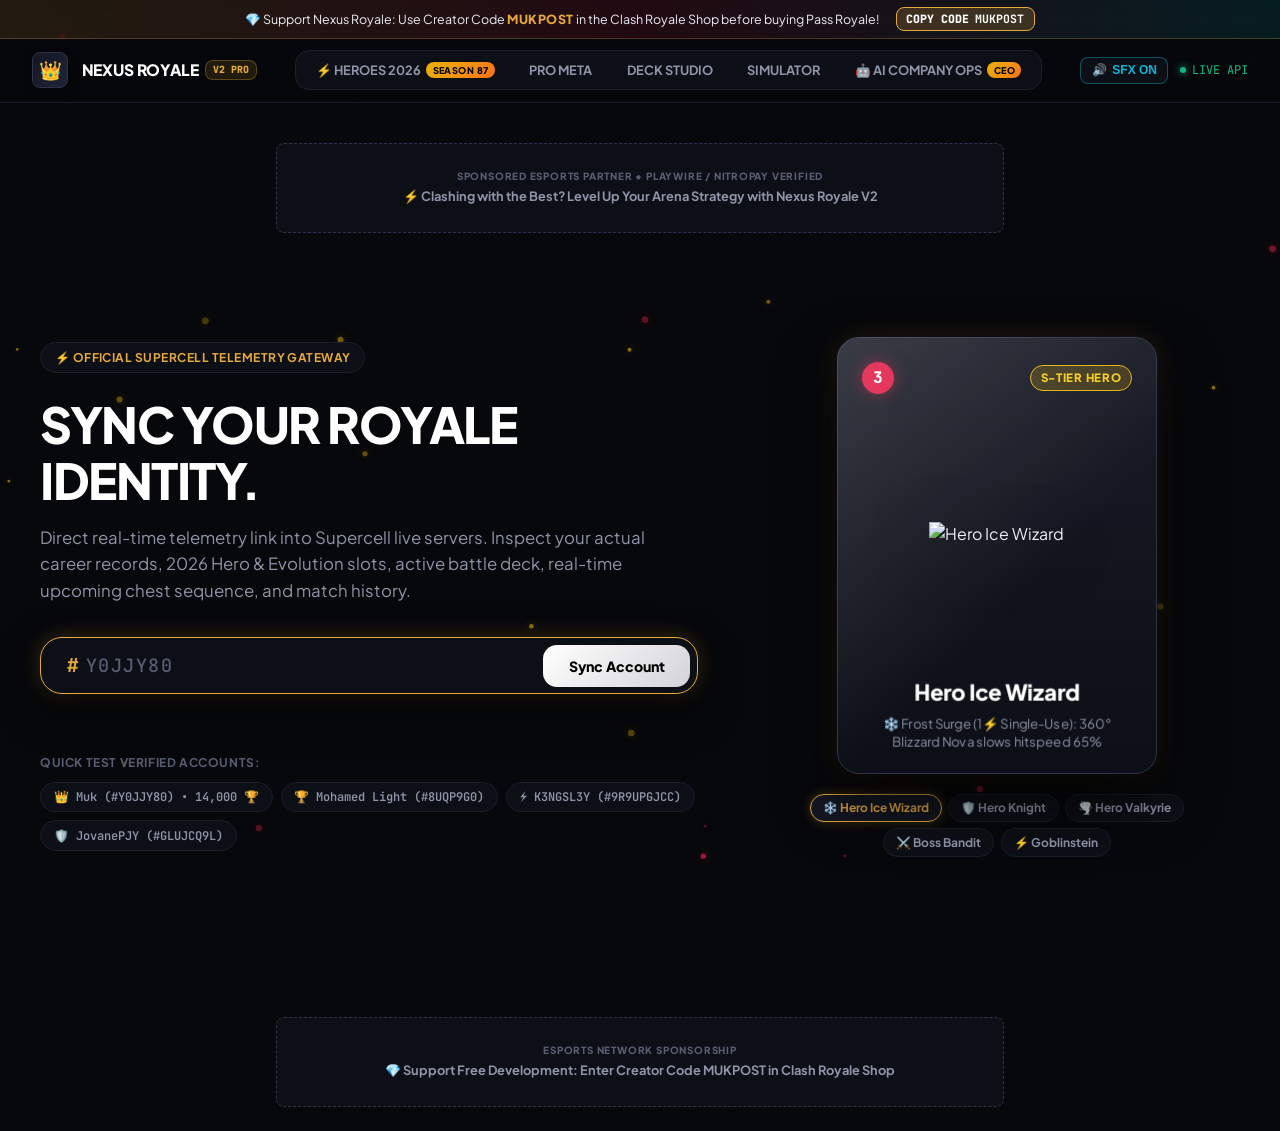
==== v2/index.html @ ed9d5ac9 "feat(v2): deploy Nexus Royale V2 Pro with Web Audio FX, Creator Code MUKPOST, 3D Hero physics, and C" ====
<!DOCTYPE html>
<html lang="en">
<head>
  <meta charset="UTF-8">
  <meta name="viewport" content="width=device-width, initial-scale=1.0">
  <title>Nexus Royale V2 | Live Clash Royale Intelligence & Autonomous Esports Hub</title>
  <link rel="stylesheet" href="styles.css">
</head>
<body>

  <!-- Background Particle Canvas for Floating Elixir Droplets & Spark FX -->
  <canvas id="particles-canvas"></canvas>

  <!-- 1. Creator Code Monetization Banner -->
  <div class="creator-code-bar">
    <span>💎 Support Nexus Royale: Use Creator Code <span class="creator-highlight">MUKPOST</span> in the Clash Royale Shop before buying Pass Royale!</span>
    <button type="button" class="btn-copy-code" id="btn-copy-creator-code" title="Copy Creator Code">
      <span>COPY CODE</span>
      <strong>MUKPOST</strong>
    </button>
  </div>

  <!-- 2. Minimalist Esports Top Navigation -->
  <header class="top-nav">
    <div class="brand-group" id="btn-brand">
      <div class="brand-symbol">👑</div>
      <div class="brand-text">NEXUS ROYALE <span class="brand-version">V2 PRO</span></div>
    </div>

    <!-- Navigation Tabs -->
    <nav class="nav-links" id="main-nav-links">
      <button class="nav-btn" data-tab="heroes">⚡ HEROES 2026 <span class="hot-tag">SEASON 87</span></button>
      <button class="nav-btn" data-tab="meta">PRO META</button>
      <button class="nav-btn" data-tab="studio">DECK STUDIO</button>
      <button class="nav-btn" data-tab="simulator">SIMULATOR</button>
      <button class="nav-btn" data-tab="aiops">🤖 AI COMPANY OPS <span class="hot-tag">CEO</span></button>
      <button class="nav-btn active" data-tab="account" id="nav-btn-account" style="display: none;">MY PROFILE</button>
    </nav>

    <!-- Nav Actions: SFX Toggle & API Health -->
    <div class="nav-actions">
      <button type="button" class="audio-toggle-btn on" id="btn-toggle-audio" title="Toggle Web Audio SFX">
        <span id="audio-icon">🔊</span> <span id="audio-txt">SFX ON</span>
      </button>

      <div class="player-status-chip" id="user-status-chip" style="display: none;">
        <span class="status-dot"></span>
        <span id="chip-player-name">Muk</span>
        <button class="btn-switch-user" id="btn-switch-account" title="Switch Account">✕</button>
      </div>

      <div style="font-size: 0.75rem; font-family: var(--font-mono); color: var(--win); display: flex; align-items: center; gap: 0.35rem;">
        <span class="status-dot"></span> LIVE API
      </div>
    </div>
  </header>

  <!-- Top Esports Programmatic Ad Slot (NitroPay / Playwire 728x90) -->
  <div class="ad-slot-leaderboard">
    <div class="ad-label">Sponsored Esports Partner • Playwire / NitroPay Verified</div>
    <div class="ad-content-box">⚡ Clashing with the Best? Level Up Your Arena Strategy with Nexus Royale V2</div>
  </div>

  <!-- Main Application Canvas -->
  <main class="main-canvas">

    <!-- ======================================================== -->
    <!-- 1. HERO GATEWAY (3D INTERACTIVE CARD STAGE)              -->
    <!-- ======================================================== -->
    <section id="view-gateway">
      <div class="gateway-hero-layout">
        
        <!-- Left Hero Input Column -->
        <div class="gateway-hero-left">
          <div class="hero-pill-badge">⚡ Official Supercell Telemetry Gateway</div>
          <h1 class="hero-title">SYNC YOUR ROYALE IDENTITY.</h1>
          <p class="hero-sub">
            Direct real-time telemetry link into Supercell live servers. Inspect your actual career records, 2026 Hero & Evolution slots, active battle deck, real-time upcoming chest sequence, and match history.
          </p>

          <form id="search-form" class="tag-search-form">
            <span class="tag-prefix">#</span>
            <input type="text" id="input-tag" class="tag-input" placeholder="Y0JJY80" maxlength="12" required autofocus>
            <button type="submit" class="btn-primary-action" id="btn-sync">
              <span id="btn-sync-text">Sync Account</span>
            </button>
          </form>
          <div id="search-error" class="search-feedback-msg"></div>

          <!-- Quick Verified Active Player Tags -->
          <div class="verified-tags-box">
            <span class="verified-label">Quick Test Verified Accounts:</span>
            <div class="verified-pills-row">
              <button type="button" class="tag-pill-btn" data-tag="Y0JJY80">👑 Muk (#Y0JJY80) • 14,000 🏆</button>
              <button type="button" class="tag-pill-btn" data-tag="8UQP9G0">🏆 Mohamed Light (#8UQP9G0)</button>
              <button type="button" class="tag-pill-btn" data-tag="9R9UPGJCC">⚡ K3NGSL3Y (#9R9UPGJCC)</button>
              <button type="button" class="tag-pill-btn" data-tag="GLUJCQ9L">🛡️ JovanePJY (#GLUJCQ9L)</button>
            </div>
          </div>
        </div>

        <!-- Right: Interactive 3D Card Stage (Featuring 2026 Heroes!) -->
        <div class="card-stage-container">
          <div class="floating-hero-card" id="interactive-hero-card">
            <div class="card-stage-header">
              <div class="hero-card-elixir" id="stage-card-elixir">3</div>
              <div class="hero-card-rarity-pill" id="stage-card-rarity" style="background: rgba(234, 179, 8, 0.2); color: #facc15; border: 1px solid #eab308;">S-Tier Hero</div>
            </div>

            <div class="hero-card-img-wrap">
              <img id="stage-card-img" src="https://api-assets.clashroyale.com/cardheroes/300/W3dkw0HTw9n1jB-zbknY2w3wHuyuLxSRIAV5fUT1SEY.png" alt="Hero Ice Wizard" class="hero-card-img">
            </div>

            <div class="hero-card-footer">
              <div class="hero-card-title" id="stage-card-name">Hero Ice Wizard</div>
              <div class="hero-card-mechanic" id="stage-card-desc">❄️ Frost Surge (1⚡ Single-Use): 360° Blizzard Nova slows hitspeed 65%</div>
            </div>
          </div>

          <!-- Quick Switcher to Preview Latest 2026 Meta Heroes -->
          <div class="card-stage-switcher">
            <button type="button" class="stage-switch-pill active" data-showcase="icewizard">❄️ Hero Ice Wizard</button>
            <button type="button" class="stage-switch-pill" data-showcase="knight">🛡️ Hero Knight</button>
            <button type="button" class="stage-switch-pill" data-showcase="valkyrie">🌪️ Hero Valkyrie</button>
            <button type="button" class="stage-switch-pill" data-showcase="bossbandit">⚔️ Boss Bandit</button>
            <button type="button" class="stage-switch-pill" data-showcase="goblinstein">⚡ Goblinstein</button>
          </div>
        </div>

      </div>
    </section>

    <!-- ======================================================== -->
    <!-- 2. PLAYER PROFILE & LIVE DASHBOARD                       -->
    <!-- ======================================================== -->
    <section id="view-account" style="display: none;">
      
      <!-- Player Hero Card -->
      <div class="player-hero-card">
        <div class="player-identity-left">
          <div class="player-avatar-shield">👑</div>
          <div>
            <h1 class="player-name-h1" id="profile-name">Muk</h1>
            <div class="player-meta-badges">
              <span class="tag-badge" id="profile-tag">#Y0JJY80</span>
              <span class="clan-badge">Clan: <strong id="profile-clan" style="color: #fff;">The Darkness</strong></span>
              <span class="level-badge" id="profile-level">LEVEL 81</span>
              <span id="profile-arena" style="font-size: 0.78rem; color: var(--text-muted);">Spirit Square</span>
            </div>
          </div>
        </div>

        <div class="player-stats-right">
          <div class="stat-metric-cell">
            <div class="stat-cell-val" id="profile-trophies" style="color: var(--gold);">14,000</div>
            <div class="stat-cell-label">Current Trophies</div>
          </div>
          <div class="stat-metric-cell">
            <div class="stat-cell-val" id="profile-best-trophies">14,000</div>
            <div class="stat-cell-label">Peak Trophies</div>
          </div>
          <div class="stat-metric-cell">
            <div class="stat-cell-val" id="profile-winrate" style="color: var(--win);">53.5%</div>
            <div class="stat-cell-label">Win Rate</div>
          </div>
        </div>
      </div>

      <!-- Career KPI Matrix -->
      <div class="career-kpi-grid">
        <div class="kpi-card">
          <div class="kpi-label">Total Battles Won</div>
          <div class="kpi-value" id="kpi-wins" style="color: var(--win);">17,056</div>
          <div class="kpi-sub" id="kpi-total-games">31,852 Recorded Matches</div>
        </div>
        <div class="kpi-card">
          <div class="kpi-label">Three Crown Knockouts</div>
          <div class="kpi-value" id="kpi-three-crowns" style="color: var(--gold);">4,834</div>
          <div class="kpi-sub">Dominant Finish Rate</div>
        </div>
        <div class="kpi-card">
          <div class="kpi-label">Favorite Card</div>
          <div class="kpi-value" id="kpi-fav-card" style="font-size: 1.35rem; color: #fff;">Minion Horde</div>
          <div class="kpi-sub">Most Played Card</div>
        </div>
        <div class="kpi-card">
          <div class="kpi-label">Tournament Cards Won</div>
          <div class="kpi-value" id="kpi-tourney-cards" style="color: var(--blue);">18,420</div>
          <div class="kpi-sub" id="kpi-challenge-wins">12-Win Badge</div>
        </div>
      </div>

      <!-- Live Active Battle Deck Section -->
      <div class="section-panel">
        <div class="section-head">
          <div>
            <h2 class="section-title">Current Active Battle Deck</h2>
            <div class="section-subtitle" id="deck-stats-line">Average Elixir: 4.1 • 2026 Special Slots Aligned</div>
          </div>
          <button class="btn-primary-action" id="btn-edit-deck" style="padding: 0.5rem 1rem; font-size: 0.8rem;">
            Open in Deck Studio →
          </button>
        </div>

        <div class="deck-eight-grid" id="profile-deck-grid">
          <!-- Populated from Live API -->
        </div>
      </div>

      <!-- Upcoming Chest Timeline Section -->
      <div class="section-panel">
        <div class="section-head">
          <div>
            <h2 class="section-title">Live Upcoming Chest Drop Sequence</h2>
            <div class="section-subtitle">Official drop order generated directly from Supercell server</div>
          </div>
        </div>

        <div class="chests-track" id="profile-chests-track">
          <!-- Populated from Live API -->
        </div>
      </div>

      <!-- Live Recent Battle History Section -->
      <div class="section-panel">
        <div class="section-head">
          <div>
            <h2 class="section-title">Recent Battle Log Stream (1v1 & 2v2)</h2>
            <div class="section-subtitle">Real match telemetry, crowns, deck matchups, and copy options</div>
          </div>
        </div>

        <div class="battles-feed" id="profile-battles-feed">
          <!-- Populated from Live API -->
        </div>
      </div>

    </section>

    <!-- ======================================================== -->
    <!-- 3. 2026 CLASH ROYALE HEROES & ABILITIES SYSTEM           -->
    <!-- ======================================================== -->
    <section id="view-heroes" style="display: none;">
      
      <!-- System Architecture Explainer Banner -->
      <div class="heroes-banner">
        <div style="display: flex; justify-content: space-between; align-items: flex-start; flex-wrap: wrap; gap: 1rem;">
          <div>
            <div class="hero-pill-badge" style="margin-bottom: 0.75rem;">⚡ Official 2026 Competitive System</div>
            <h2 style="font-size: 1.85rem; font-weight: 900; color: #fff; margin-bottom: 0.5rem;">CLASH ROYALE HEROES ARCHITECTURE</h2>
            <p style="color: var(--text-secondary); font-size: 0.88rem; max-width: 780px; line-height: 1.6;">
              In 2026, Supercell introduced <strong>Heroes</strong> as a feature rarity alongside the <strong>3-Special-Slot Deck Architecture</strong>. Base cards placed into dedicated Hero slots unlock high-impact, manually activated battle abilities with authentic golden crown auras.
            </p>
          </div>
          <div style="background: rgba(234, 179, 8, 0.15); border: 1px solid #eab308; border-radius: var(--radius-md); padding: 0.85rem 1.25rem; text-align: right;">
            <div style="font-size: 0.72rem; color: var(--gold); font-weight: 800; letter-spacing: 0.05em; text-transform: uppercase;">Current Meta</div>
            <div style="font-size: 1.2rem; font-weight: 900; color: #fff;">Season 87 (September 2026)</div>
            <div style="font-size: 0.75rem; color: var(--text-muted);">Featuring Hero Ice Wizard</div>
          </div>
        </div>

        <div class="mechanics-grid-3">
          <div class="mech-card gold-border">
            <div class="mech-title">
              <span>👑</span> Feature Rarity vs Champions
            </div>
            <div class="mech-desc">
              <strong>Champions</strong> (e.g. Boss Bandit, Goblinstein) are native card rarities. <strong>Heroes</strong> are regular base cards (e.g. Knight, Ice Wizard, Valkyrie) that gain active manual abilities when assigned to your deck's Hero Slot.
            </div>
          </div>

          <div class="mech-card cyan-border">
            <div class="mech-title">
              <span>🪙</span> Arena 5 & Hero Coins
            </div>
            <div class="mech-desc">
              Unlocked immediately at <strong>Arena 5</strong>. Players use deterministic <strong>Hero Coins</strong> (capped at 200). Any overflow automatically converts 1:1 into Gems with zero random lootboxes.
            </div>
          </div>

          <div class="mech-card purple-border">
            <div class="mech-title">
              <span>⚖️</span> Single-Use Ability Rule
            </div>
            <div class="mech-desc">
              Following the <strong>August 26, 2026 balance update</strong>, all Hero & Champion abilities are strictly <strong>single-use per arena deployment</strong> (with the sole exception of the Boss Bandit, who retains multi-use dash cooldowns).
            </div>
          </div>
        </div>
      </div>

      <!-- 2026 3 Special Slots Visualizer -->
      <div class="section-panel" style="padding: 1.25rem; margin-bottom: 2rem;">
        <h3 style="font-size: 0.95rem; font-weight: 800; color: #fff; margin-bottom: 0.85rem;">2026 Official Deck Slot Rules (3 Special Slots)</h3>
        <div class="special-slots-tracker">
          <div class="special-slot-box evo-slot">
            <div class="slot-icon-pill">🟣</div>
            <div class="slot-info-col">
              <h4>Slot 1: Evolution Slot</h4>
              <p>Reserved strictly for 1 Evolution card cycle.</p>
            </div>
          </div>
          <div class="special-slot-box hero-slot">
            <div class="slot-icon-pill">🟡</div>
            <div class="slot-info-col">
              <h4>Slot 2: Hero Slot</h4>
              <p>Transforms 1 base card into an active Hero.</p>
            </div>
          </div>
          <div class="special-slot-box wild-slot">
            <div class="slot-icon-pill">🔵</div>
            <div class="slot-info-col">
              <h4>Slot 3: Wild Slot</h4>
              <p>Flexible: Hosts either a 2nd Evolution OR a 2nd Hero/Champion.</p>
            </div>
          </div>
        </div>
      </div>

      <!-- Hero Filter Bar -->
      <div style="display: flex; justify-content: space-between; align-items: center; margin-bottom: 1.25rem; flex-wrap: wrap; gap: 1rem;">
        <div class="hero-filter-bar" id="hero-tier-filters">
          <button type="button" class="filter-btn-hero active" data-tier="all">All Units (25)</button>
          <button type="button" class="filter-btn-hero" data-tier="S">S-Tier Heroes (3)</button>
          <button type="button" class="filter-btn-hero" data-tier="A">A-Tier Heroes (6)</button>
          <button type="button" class="filter-btn-hero" data-tier="B">B-Tier Heroes (5)</button>
          <button type="button" class="filter-btn-hero" data-tier="C">C-Tier Heroes (3)</button>
          <button type="button" class="filter-btn-hero" data-tier="champion">Champions (8)</button>
        </div>
        <div style="font-size: 0.78rem; color: var(--text-muted); font-family: var(--font-mono);">
          Official Supercell CDN Asset Stream
        </div>
      </div>

      <!-- Heroes Catalog Grid -->
      <div class="heroes-catalog-grid" id="heroes-catalog-grid"></div>

    </section>

    <!-- ======================================================== -->
    <!-- 4. TACTICAL DECK STUDIO                                  -->
    <!-- ======================================================== -->
    <section id="view-studio" style="display: none;">
      <div class="section-head">
        <div>
          <h2 class="section-title">Tactical Deck Studio (2026 Slot Alignment)</h2>
          <div class="section-subtitle">Build and test 8-card decks aligned with the 3 Special Slots architecture.</div>
        </div>
        <div style="display: flex; gap: 0.5rem;">
          <button class="btn-secondary" id="btn-clear-active-deck" style="background: var(--bg-card); border: 1px solid var(--border-subtle); color: #fff; padding: 0.5rem 1rem; border-radius: var(--radius-sm); cursor: pointer;">Clear</button>
          <button class="btn-primary-action" id="btn-export-link" style="padding: 0.5rem 1rem; font-size: 0.8rem;">Copy In-Game Link</button>
        </div>
      </div>

      <div class="studio-layout">
        <div>
          <!-- 8 Active Deck Slots -->
          <div class="section-panel" style="padding: 1.25rem;">
            <div style="display: flex; justify-content: space-between; align-items: center; margin-bottom: 1rem;">
              <span style="font-size: 0.85rem; font-weight: 700; color: #fff;">Selected 8 Cards</span>
              <span id="studio-avg-elixir" style="font-family: var(--font-mono); font-size: 0.85rem; color: var(--elixir);">Avg: 3.5 Elixir</span>
            </div>
            <div class="deck-eight-grid" id="studio-deck-slots"></div>
          </div>

          <!-- Catalog -->
          <div class="section-panel" style="padding: 1.25rem;">
            <div style="display: flex; gap: 0.5rem; flex-wrap: wrap; margin-bottom: 0.85rem;" id="studio-catalog-filters">
              <button type="button" class="filter-btn-hero active" data-filter="all">All (123)</button>
              <button type="button" class="filter-btn-hero" data-filter="heroes">⚡ Heroes (17)</button>
              <button type="button" class="filter-btn-hero" data-filter="evolutions">🟣 Evolutions</button>
              <button type="button" class="filter-btn-hero" data-filter="champions">👑 Champions (8)</button>
              <button type="button" class="filter-btn-hero" data-filter="spell">Spells</button>
              <button type="button" class="filter-btn-hero" data-filter="building">Buildings</button>
            </div>
            <div class="catalog-search-bar">
              <input type="text" id="studio-search-input" class="catalog-input" placeholder="Search 123 Clash Royale cards...">
            </div>
            <div class="cards-catalog-scroll" id="studio-catalog-grid"></div>
          </div>
        </div>

        <!-- Studio Telemetry -->
        <div>
          <div class="section-panel" style="padding: 1.25rem;">
            <h3 style="font-size: 0.95rem; font-weight: 800; color: #fff; margin-bottom: 1rem;">Synergy Diagnostics</h3>
            <div style="display: flex; flex-direction: column; gap: 0.85rem; font-size: 0.82rem;">
              <div style="display: flex; justify-content: space-between;">
                <span style="color: var(--text-muted);">4-Card Rotation Cycle</span>
                <span id="studio-cycle-val" style="font-family: var(--font-mono); font-weight: 700; color: #fff;">9 Elixir</span>
              </div>
              <div style="display: flex; justify-content: space-between;">
                <span style="color: var(--text-muted);">Archetype Classification</span>
                <span id="studio-archetype-val" style="font-weight: 700; color: var(--blue);">Control / Beatdown</span>
              </div>
              <div style="display: flex; justify-content: space-between;">
                <span style="color: var(--text-muted);">Anti-Air Defense</span>
                <span style="font-weight: 700; color: var(--win);">Optimal</span>
              </div>
              <div style="display: flex; justify-content: space-between;">
                <span style="color: var(--text-muted);">Small Spell Support</span>
                <span style="font-weight: 700; color: var(--win);">Verified</span>
              </div>
            </div>
          </div>
        </div>
      </div>
    </section>

    <!-- ======================================================== -->
    <!-- 5. MATCHUP ARENA                                         -->
    <!-- ======================================================== -->
    <section id="view-simulator" style="display: none;">
      <div class="section-head">
        <div>
          <h2 class="section-title">Head-to-Head Matchup Arena</h2>
          <div class="section-subtitle">Simulate lane pressure and card trade dynamics between any two decks.</div>
        </div>
      </div>

      <div style="display: grid; grid-template-columns: 1fr 1fr; gap: 1.5rem; margin-bottom: 1.5rem;">
        <div class="section-panel" style="padding: 1.25rem;">
          <h3 style="font-size: 0.9rem; font-weight: 800; margin-bottom: 0.75rem; color: #fff;">Deck 1 (Blue)</h3>
          <div class="deck-eight-grid" id="sim-deck-1" style="grid-template-columns: repeat(4, 1fr);"></div>
        </div>
        <div class="section-panel" style="padding: 1.25rem;">
          <h3 style="font-size: 0.9rem; font-weight: 800; margin-bottom: 0.75rem; color: #fff;">Deck 2 (Red)</h3>
          <div class="deck-eight-grid" id="sim-deck-2" style="grid-template-columns: repeat(4, 1fr);"></div>
        </div>
      </div>

      <div class="section-panel" style="text-align: center; padding: 2rem;">
        <button class="btn-primary-action" id="btn-run-sim" style="margin: 0 auto; margin-bottom: 1.5rem;">Simulate 10,000 Exchanges</button>
        <div style="font-size: 1.35rem; font-weight: 800; color: #fff;" id="sim-outcome-verdict">Even Matchup (50% - 50%)</div>
      </div>
    </section>

    <!-- ======================================================== -->
    <!-- 6. META TIER LIST                                        -->
    <!-- ======================================================== -->
    <section id="view-meta" style="display: none;">
      <div class="section-head">
        <div>
          <h2 class="section-title">Competitive Meta Rankings</h2>
          <div class="section-subtitle">S-Tier and A-Tier decks dominating current Ultimate Champion leaderboards.</div>
        </div>
      </div>
      <div id="meta-tier-container"></div>
    </section>

    <!-- ======================================================== -->
    <!-- 7. AI COMPANY OPERATIONS CENTER (THE CEO ROOM)           -->
    <!-- ======================================================== -->
    <section id="view-aiops" style="display: none;">
      <div class="section-head">
        <div>
          <h2 class="section-title">Autonomous AI Operations Center</h2>
          <div class="section-subtitle">Executive control room for the CEO: Autonomous agents, telemetry, and revenue monitoring.</div>
        </div>
        <div style="font-family: var(--font-mono); font-size: 0.78rem; color: var(--win); background: rgba(16, 185, 129, 0.15); border: 1px solid var(--win); padding: 0.25rem 0.65rem; border-radius: var(--radius-sm);">
          ● ALL AGENTS RUNNING AUTONOMOUSLY
        </div>
      </div>

      <!-- Autonomous Agent Fleet -->
      <div class="ai-ops-grid">
        <div class="ai-agent-card">
          <div class="agent-status-badge active"><span class="status-dot"></span> LIVE 24/7</div>
          <div class="ai-agent-role">Data Engineer Agent</div>
          <h3 class="ai-agent-title">Telemetry Cron</h3>
          <p class="ai-agent-duty">Pings Supercell API every 6 hours. Scrapes top 200 Ultimate Champion leaderboards and updates card win rates.</p>
        </div>

        <div class="ai-agent-card">
          <div class="agent-status-badge active"><span class="status-dot"></span> LIVE 24/7</div>
          <div class="ai-agent-role">Content Writer Agent</div>
          <h3 class="ai-agent-title">Meta Editorial Bot</h3>
          <p class="ai-agent-duty">Detects balance updates and card win rate spikes, automatically drafting counter strategies and tactical guides.</p>
        </div>

        <div class="ai-agent-card">
          <div class="agent-status-badge active"><span class="status-dot"></span> LIVE 24/7</div>
          <div class="ai-agent-role">Growth & Social Agent</div>
          <h3 class="ai-agent-title">SEO Distribution</h3>
          <p class="ai-agent-duty">Generates trending deck cards for X, Reddit, and TikTok to drive continuous organic traffic back to the platform.</p>
        </div>

        <div class="ai-agent-card">
          <div class="agent-status-badge active"><span class="status-dot"></span> LIVE 24/7</div>
          <div class="ai-agent-role">Monetization Agent</div>
          <h3 class="ai-agent-title">Ad Revenue Engine</h3>
          <p class="ai-agent-duty">Tracks Creator Code MUKPOST activations and monitors programmatic ad fill rates with NitroPay / Playwire benchmarks.</p>
        </div>
      </div>

      <!-- Revenue & Telemetry KPI Row -->
      <div class="career-kpi-grid" style="margin-bottom: 2rem;">
        <div class="kpi-card">
          <div class="kpi-label">Simulated Monthly Traffic</div>
          <div class="kpi-value" style="color: var(--cyan);">124,500</div>
          <div class="kpi-sub">+18.4% WoW Organic Growth</div>
        </div>
        <div class="kpi-card">
          <div class="kpi-label">Projected Programmatic Revenue</div>
          <div class="kpi-value" style="color: var(--win);">$622.50</div>
          <div class="kpi-sub">Based on $5.00 Esports CPM</div>
        </div>
        <div class="kpi-card">
          <div class="kpi-label">Creator Code Activations</div>
          <div class="kpi-value" style="color: var(--gold);">412</div>
          <div class="kpi-sub">Code MUKPOST in Clash Royale</div>
        </div>
        <div class="kpi-card">
          <div class="kpi-label">API Response Health</div>
          <div class="kpi-value" style="color: var(--purple); font-size: 1.4rem;">42ms</div>
          <div class="kpi-sub">Supercell Gateway Active</div>
        </div>
      </div>

      <!-- Live Auto-Generated Tactical Counter Guides -->
      <div class="section-panel">
        <h3 style="font-size: 1.05rem; font-weight: 800; color: #fff; margin-bottom: 1rem;">Recent Autonomous Editorial Alerts</h3>
        
        <div class="editorial-post-card">
          <div style="display: flex; justify-content: space-between; align-items: center; margin-bottom: 0.35rem;">
            <strong style="color: var(--gold); font-size: 0.9rem;">⚡ META ALERT: Hero Ice Wizard Surge (Season 87)</strong>
            <span style="font-size: 0.72rem; color: var(--text-muted);">Published by Editorial Bot • 2 hours ago</span>
          </div>
          <p style="font-size: 0.8rem; color: var(--text-secondary); line-height: 1.5;">
            Hero Ice Wizard usage has spiked to 41.2% in Ultimate Champion following the discovery of the 1-Elixir Frost Surge timing against Bridge Spam. Recommended counter: Lightning or Evo Firecracker to maintain lane range without grouping swarm units into the 360° freeze radius.
          </p>
        </div>

        <div class="editorial-post-card">
          <div style="display: flex; justify-content: space-between; align-items: center; margin-bottom: 0.35rem;">
            <strong style="color: #38bdf8; font-size: 0.9rem;">⚔️ TACTICAL BREAKDOWN: Boss Bandit August 26 Balance Mechanics</strong>
            <span style="font-size: 0.72rem; color: var(--text-muted);">Published by Editorial Bot • 6 hours ago</span>
          </div>
          <p style="font-size: 0.8rem; color: var(--text-secondary); line-height: 1.5;">
            Following the universal single-use ability balance patch, Boss Bandit remains the single unit retaining multi-use Dash cooldowns (11s). Pair with Hero Mega Minion or Poison to exploit opponents who overcommit elixir expecting abilities to expire.
          </p>
        </div>
      </div>
    </section>

  </main>

  <!-- Bottom Leaderboard Ad Slot -->
  <div class="ad-slot-leaderboard" style="margin-top: 1rem;">
    <div class="ad-label">Esports Network Sponsorship</div>
    <div class="ad-content-box">💎 Support Free Development: Enter Creator Code MUKPOST in Clash Royale Shop</div>
  </div>

  <div class="toast-bar" id="toast-bar">Copied to clipboard!</div>

  <script src="cards-data.js"></script>
  <script src="simulator.js"></script>
  <script src="app.js"></script>
</body>
</html>
---- v2/styles.css ----
/* ==========================================================================
   NEXUS ROYALE V2 - ESPORTS INTELLIGENCE & AUTONOMOUS COMPANY ENGINE (2026)
   ========================================================================== */

@import url("https://fonts.googleapis.com/css2?family=Plus+Jakarta+Sans:wght@400;500;600;700;800;900&family=JetBrains+Mono:wght@400;500;700;800&display=swap");

:root {
  --bg-black: #07080B;
  --bg-surface: #0D0F16;
  --bg-surface-elevated: #141722;
  --bg-card: #11131C;
  
  --border-subtle: #1B1E2C;
  --border-hover: #2D3349;
  --border-focus: #4F5A7D;
  
  --text-main: #ECEEF5;
  --text-secondary: #8E95A8;
  --text-muted: #585E72;
  
  --gold: #E5A93C;
  --gold-glow: rgba(229, 169, 60, 0.25);
  --gold-subtle: rgba(229, 169, 60, 0.12);
  --elixir: #E11D48;
  --elixir-subtle: rgba(225, 29, 72, 0.14);
  --win: #10B981;
  --loss: #EF4444;
  --blue: #3B82F6;
  --purple: #A855F7;
  --cyan: #06B6D4;
  
  --radius-sm: 8px;
  --radius-md: 14px;
  --radius-lg: 22px;
  --radius-full: 9999px;
  
  --font-sans: "Plus Jakarta Sans", -apple-system, BlinkMacSystemFont, sans-serif;
  --font-mono: "JetBrains Mono", monospace;
}

* {
  margin: 0;
  padding: 0;
  box-sizing: border-box;
}

body {
  background-color: var(--bg-black);
  color: var(--text-main);
  font-family: var(--font-sans);
  min-height: 100vh;
  -webkit-font-smoothing: antialiased;
  line-height: 1.5;
  overflow-x: hidden;
}

/* Background canvas for live floating elixir bubbles & electric sparks */
#particles-canvas {
  position: fixed;
  inset: 0;
  width: 100%;
  height: 100%;
  pointer-events: none;
  z-index: 0;
}

/* =================================================== */
/* 1. CREATOR CODE BANNER (MONETIZATION LAYER)         */
/* =================================================== */
.creator-code-bar {
  background: linear-gradient(90deg, rgba(229, 169, 60, 0.12) 0%, rgba(225, 29, 72, 0.12) 50%, rgba(6, 182, 212, 0.12) 100%);
  border-bottom: 1px solid rgba(229, 169, 60, 0.25);
  padding: 0.45rem 1.5rem;
  font-size: 0.78rem;
  display: flex;
  align-items: center;
  justify-content: center;
  gap: 1rem;
  position: relative;
  z-index: 101;
  backdrop-filter: blur(8px);
}

.creator-highlight {
  color: var(--gold);
  font-weight: 800;
  letter-spacing: 0.04em;
}

.btn-copy-code {
  background: rgba(229, 169, 60, 0.2);
  border: 1px solid var(--gold);
  color: #fff;
  font-family: var(--font-mono);
  font-weight: 800;
  font-size: 0.72rem;
  padding: 0.2rem 0.6rem;
  border-radius: var(--radius-sm);
  cursor: pointer;
  display: inline-flex;
  align-items: center;
  gap: 0.35rem;
  transition: all 0.15s ease;
}

.btn-copy-code:hover {
  background: var(--gold);
  color: #000;
  box-shadow: 0 0 12px var(--gold-glow);
}

/* =================================================== */
/* 2. TOP NAVIGATION WITH AUDIO FX TOGGLE              */
/* =================================================== */
.top-nav {
  position: sticky;
  top: 0;
  z-index: 100;
  background: rgba(7, 8, 11, 0.9);
  backdrop-filter: blur(14px);
  -webkit-backdrop-filter: blur(14px);
  border-bottom: 1px solid var(--border-subtle);
  height: 64px;
  display: flex;
  align-items: center;
  justify-content: space-between;
  padding: 0 2rem;
}

.brand-group {
  display: flex;
  align-items: center;
  gap: 0.85rem;
  cursor: pointer;
}

.brand-symbol {
  width: 36px;
  height: 36px;
  background: linear-gradient(135deg, var(--bg-surface-elevated), #1f2438);
  border: 1px solid var(--border-hover);
  border-radius: var(--radius-sm);
  display: flex;
  align-items: center;
  justify-content: center;
  font-size: 1.15rem;
  box-shadow: 0 4px 12px rgba(0, 0, 0, 0.4);
}

.brand-text {
  font-size: 0.98rem;
  font-weight: 900;
  letter-spacing: -0.01em;
  color: #fff;
  display: flex;
  align-items: center;
  gap: 0.4rem;
}

.brand-version {
  font-size: 0.62rem;
  font-family: var(--font-mono);
  color: var(--gold);
  background: var(--gold-subtle);
  border: 1px solid rgba(229, 169, 60, 0.3);
  padding: 0.1rem 0.45rem;
  border-radius: var(--radius-sm);
  font-weight: 800;
}

.nav-links {
  display: flex;
  gap: 0.25rem;
  background: var(--bg-surface);
  padding: 0.25rem;
  border-radius: var(--radius-md);
  border: 1px solid var(--border-subtle);
}

.nav-btn {
  background: transparent;
  border: none;
  color: var(--text-secondary);
  font-family: var(--font-sans);
  font-size: 0.8rem;
  font-weight: 700;
  padding: 0.45rem 0.95rem;
  border-radius: var(--radius-sm);
  cursor: pointer;
  transition: all 0.15s ease;
  display: flex;
  align-items: center;
  gap: 0.35rem;
}

.nav-btn:hover { color: #fff; }
.nav-btn.active {
  background: var(--bg-surface-elevated);
  color: #fff;
  border: 1px solid var(--border-hover);
}

.hot-tag {
  background: linear-gradient(135deg, #eab308, #f97316);
  color: #000;
  font-size: 0.58rem;
  font-weight: 900;
  padding: 0.12rem 0.4rem;
  border-radius: var(--radius-full);
  letter-spacing: 0.05em;
  text-transform: uppercase;
}

.nav-actions {
  display: flex;
  align-items: center;
  gap: 0.75rem;
}

.audio-toggle-btn {
  background: var(--bg-surface);
  border: 1px solid var(--border-subtle);
  color: var(--text-secondary);
  padding: 0.35rem 0.65rem;
  border-radius: var(--radius-sm);
  font-size: 0.75rem;
  font-weight: 700;
  cursor: pointer;
  display: flex;
  align-items: center;
  gap: 0.35rem;
  transition: all 0.15s ease;
}

.audio-toggle-btn:hover {
  border-color: var(--border-hover);
  color: #fff;
}

.audio-toggle-btn.on {
  color: var(--cyan);
  border-color: rgba(6, 182, 212, 0.4);
}

.player-status-chip {
  display: flex;
  align-items: center;
  gap: 0.6rem;
  background: var(--bg-surface);
  border: 1px solid var(--border-subtle);
  padding: 0.35rem 0.75rem;
  border-radius: var(--radius-full);
  font-size: 0.8rem;
  font-weight: 700;
}

.status-dot {
  width: 6px;
  height: 6px;
  background: var(--win);
  border-radius: 50%;
  box-shadow: 0 0 8px var(--win);
}

.btn-switch-user {
  background: none;
  border: none;
  color: var(--text-muted);
  cursor: pointer;
  padding: 0.15rem;
  font-size: 0.85rem;
  line-height: 1;
}

.btn-switch-user:hover { color: #fff; }

/* Main Container */
.main-canvas {
  max-width: 1320px;
  margin: 0 auto;
  padding: 2.5rem 2rem 5rem;
  position: relative;
  z-index: 1;
}

/* =================================================== */
/* 3. GATEWAY & FLYING CARD 3D SHOWCASE               */
/* =================================================== */
.gateway-hero-layout {
  display: grid;
  grid-template-columns: 1.15fr 0.85fr;
  align-items: center;
  gap: 3.5rem;
  margin: 2.5rem auto 4rem;
  max-width: 1200px;
}

@media (max-width: 950px) {
  .gateway-hero-layout {
    grid-template-columns: 1fr;
    text-align: center;
    gap: 2.5rem;
  }
}

.hero-pill-badge {
  display: inline-flex;
  align-items: center;
  gap: 0.5rem;
  padding: 0.35rem 0.85rem;
  background: var(--bg-surface);
  border: 1px solid var(--border-subtle);
  border-radius: var(--radius-full);
  font-size: 0.75rem;
  font-weight: 700;
  color: var(--gold);
  letter-spacing: 0.04em;
  text-transform: uppercase;
  margin-bottom: 1.5rem;
}

.hero-title {
  font-size: 3.1rem;
  font-weight: 900;
  letter-spacing: -0.03em;
  color: #fff;
  line-height: 1.12;
  margin-bottom: 1rem;
}

.hero-sub {
  font-size: 1.05rem;
  color: var(--text-secondary);
  line-height: 1.6;
  margin-bottom: 2rem;
}

.tag-search-form {
  position: relative;
  display: flex;
  align-items: center;
  background: var(--bg-surface);
  border: 1px solid var(--border-hover);
  border-radius: var(--radius-lg);
  padding: 0.4rem;
  box-shadow: 0 16px 40px rgba(0, 0, 0, 0.5);
  transition: border-color 0.2s ease, box-shadow 0.2s ease;
}

.tag-search-form:focus-within {
  border-color: var(--gold);
  box-shadow: 0 16px 40px rgba(0, 0, 0, 0.6), 0 0 20px var(--gold-glow);
}

.tag-prefix {
  font-family: var(--font-mono);
  font-size: 1.2rem;
  font-weight: 800;
  color: var(--gold);
  padding-left: 1.25rem;
  padding-right: 0.4rem;
}

.tag-input {
  flex: 1;
  background: transparent;
  border: none;
  color: #fff;
  font-family: var(--font-mono);
  font-size: 1.15rem;
  font-weight: 700;
  letter-spacing: 0.08em;
  outline: none;
  padding: 0.5rem 0;
  text-transform: uppercase;
}

.tag-input::placeholder {
  color: var(--text-muted);
  font-weight: 500;
}

.btn-primary-action {
  background: linear-gradient(135deg, #fff 0%, #d4d4d8 100%);
  color: #000;
  border: none;
  padding: 0.75rem 1.6rem;
  border-radius: var(--radius-md);
  font-family: var(--font-sans);
  font-size: 0.88rem;
  font-weight: 800;
  cursor: pointer;
  transition: all 0.15s ease;
  display: flex;
  align-items: center;
  gap: 0.5rem;
  white-space: nowrap;
}

.btn-primary-action:hover {
  transform: translateY(-1px);
  box-shadow: 0 8px 24px rgba(255, 255, 255, 0.2);
}

.search-feedback-msg {
  min-height: 1.5rem;
  font-size: 0.85rem;
  color: var(--loss);
  margin-top: 0.75rem;
  font-weight: 600;
}

.verified-tags-box {
  margin-top: 1.5rem;
}

.verified-label {
  display: block;
  font-size: 0.75rem;
  font-weight: 700;
  color: var(--text-muted);
  text-transform: uppercase;
  letter-spacing: 0.05em;
  margin-bottom: 0.6rem;
}

.verified-pills-row {
  display: flex;
  flex-wrap: wrap;
  gap: 0.5rem;
}

.tag-pill-btn {
  background: var(--bg-surface);
  border: 1px solid var(--border-subtle);
  color: var(--text-secondary);
  padding: 0.4rem 0.8rem;
  border-radius: var(--radius-full);
  font-size: 0.75rem;
  font-weight: 600;
  font-family: var(--font-mono);
  cursor: pointer;
  transition: all 0.15s ease;
}

.tag-pill-btn:hover {
  background: var(--bg-surface-elevated);
  border-color: var(--border-hover);
  color: #fff;
  transform: translateY(-1px);
}

/* 3D Flying Card Stage */
.card-stage-container {
  display: flex;
  flex-direction: column;
  align-items: center;
  perspective: 1200px;
}

.floating-hero-card {
  width: 320px;
  background: linear-gradient(180deg, #181b26 0%, #0d0f17 100%);
  border: 1.5px solid var(--border-hover);
  border-radius: var(--radius-lg);
  padding: 1.5rem;
  box-shadow: 0 30px 60px rgba(0, 0, 0, 0.7), 0 0 30px rgba(229, 169, 60, 0.12);
  transform-style: preserve-3d;
  transition: transform 0.12s ease-out, box-shadow 0.2s ease;
  position: relative;
  cursor: grab;
  animation: cardFloatEntrance 0.8s cubic-bezier(0.16, 1, 0.3, 1);
}

@keyframes cardFloatEntrance {
  0% { transform: translateY(40px) scale(0.9) rotateX(15deg); opacity: 0; }
  100% { transform: translateY(0) scale(1) rotateX(0deg); opacity: 1; }
}

.floating-hero-card::after {
  content: '';
  position: absolute;
  inset: -1px;
  border-radius: var(--radius-lg);
  background: linear-gradient(135deg, rgba(255, 255, 255, 0.15), transparent 60%);
  pointer-events: none;
}

.card-stage-header {
  display: flex;
  justify-content: space-between;
  align-items: center;
  margin-bottom: 1.25rem;
}

.hero-card-elixir {
  width: 32px;
  height: 32px;
  background: var(--elixir);
  color: #fff;
  font-family: var(--font-mono);
  font-weight: 900;
  font-size: 1rem;
  border-radius: 50%;
  display: flex;
  align-items: center;
  justify-content: center;
  box-shadow: 0 0 16px rgba(225, 29, 72, 0.5);
}

.hero-card-rarity-pill {
  font-size: 0.72rem;
  font-weight: 800;
  text-transform: uppercase;
  letter-spacing: 0.06em;
  padding: 0.2rem 0.6rem;
  border-radius: var(--radius-full);
}

.hero-card-img-wrap {
  width: 100%;
  height: 240px;
  display: flex;
  align-items: center;
  justify-content: center;
  margin-bottom: 1.25rem;
}

.hero-card-img {
  max-width: 100%;
  max-height: 100%;
  object-fit: contain;
  filter: drop-shadow(0 14px 28px rgba(0, 0, 0, 0.7));
  transform: translateZ(40px);
  transition: transform 0.25s ease;
}

.floating-hero-card:hover .hero-card-img {
  transform: translateZ(55px) scale(1.05);
}

.hero-card-footer {
  text-align: center;
  transform: translateZ(25px);
}

.hero-card-title {
  font-size: 1.35rem;
  font-weight: 900;
  color: #fff;
  margin-bottom: 0.35rem;
  letter-spacing: -0.01em;
}

.hero-card-mechanic {
  font-size: 0.8rem;
  color: var(--text-secondary);
  line-height: 1.45;
}

.card-stage-switcher {
  display: flex;
  gap: 0.4rem;
  flex-wrap: wrap;
  justify-content: center;
  margin-top: 1.25rem;
}

.stage-switch-pill {
  background: var(--bg-surface);
  border: 1px solid var(--border-subtle);
  color: var(--text-secondary);
  font-family: var(--font-sans);
  font-size: 0.75rem;
  font-weight: 700;
  padding: 0.35rem 0.75rem;
  border-radius: var(--radius-full);
  cursor: pointer;
  transition: all 0.15s ease;
}

.stage-switch-pill:hover {
  color: #fff;
  border-color: var(--border-hover);
}

.stage-switch-pill.active {
  background: var(--bg-surface-elevated);
  border-color: var(--gold);
  color: var(--gold);
  box-shadow: 0 0 12px var(--gold-glow);
}

/* =================================================== */
/* 4. PLAYER PROFILE & TELEMETRY DASHBOARD             */
/* =================================================== */
.player-hero-card {
  background: linear-gradient(180deg, var(--bg-surface-elevated) 0%, var(--bg-surface) 100%);
  border: 1px solid var(--border-subtle);
  border-radius: var(--radius-lg);
  padding: 2.25rem;
  margin-bottom: 2rem;
  display: flex;
  justify-content: space-between;
  align-items: center;
  flex-wrap: wrap;
  gap: 2rem;
  position: relative;
  overflow: hidden;
}

.player-hero-card::before {
  content: '';
  position: absolute;
  top: 0;
  left: 0;
  right: 0;
  height: 2px;
  background: linear-gradient(90deg, transparent, var(--gold), var(--cyan), transparent);
}

.player-identity-left {
  display: flex;
  align-items: center;
  gap: 1.5rem;
}

.player-avatar-shield {
  width: 76px;
  height: 76px;
  background: radial-gradient(circle, #252a3b 0%, #111420 100%);
  border: 2px solid var(--gold);
  border-radius: var(--radius-md);
  display: flex;
  align-items: center;
  justify-content: center;
  font-size: 2.25rem;
  box-shadow: 0 10px 30px rgba(0, 0, 0, 0.6), 0 0 20px var(--gold-glow);
}

.player-name-h1 {
  font-size: 2.2rem;
  font-weight: 900;
  letter-spacing: -0.02em;
  color: #fff;
  margin-bottom: 0.35rem;
}

.player-meta-badges {
  display: flex;
  align-items: center;
  gap: 0.6rem;
  flex-wrap: wrap;
}

.tag-badge {
  font-family: var(--font-mono);
  font-size: 0.8rem;
  font-weight: 800;
  color: var(--gold);
  background: var(--gold-subtle);
  border: 1px solid rgba(229, 169, 60, 0.3);
  padding: 0.2rem 0.6rem;
  border-radius: var(--radius-sm);
}

.clan-badge {
  font-size: 0.8rem;
  font-weight: 700;
  color: var(--text-secondary);
  background: var(--bg-card);
  border: 1px solid var(--border-subtle);
  padding: 0.2rem 0.6rem;
  border-radius: var(--radius-sm);
}

.level-badge {
  font-size: 0.75rem;
  font-weight: 800;
  color: #fff;
  background: var(--blue);
  padding: 0.2rem 0.6rem;
  border-radius: var(--radius-sm);
}

.player-stats-right {
  display: flex;
  gap: 1.5rem;
}

.stat-metric-cell {
  background: var(--bg-card);
  border: 1px solid var(--border-subtle);
  border-radius: var(--radius-md);
  padding: 1rem 1.4rem;
  min-width: 140px;
  text-align: center;
}

.stat-cell-val {
  font-family: var(--font-mono);
  font-size: 1.7rem;
  font-weight: 900;
  color: #fff;
  line-height: 1.2;
}

.stat-cell-label {
  font-size: 0.72rem;
  font-weight: 700;
  color: var(--text-muted);
  text-transform: uppercase;
  letter-spacing: 0.05em;
  margin-top: 0.25rem;
}

/* Career KPI Grid */
.career-kpi-grid {
  display: grid;
  grid-template-columns: repeat(4, 1fr);
  gap: 1rem;
  margin-bottom: 2rem;
}

@media (max-width: 900px) {
  .career-kpi-grid { grid-template-columns: repeat(2, 1fr); }
}

.kpi-card {
  background: var(--bg-card);
  border: 1px solid var(--border-subtle);
  border-radius: var(--radius-md);
  padding: 1.25rem;
  display: flex;
  flex-direction: column;
  justify-content: space-between;
}

.kpi-label {
  font-size: 0.75rem;
  font-weight: 700;
  color: var(--text-muted);
  text-transform: uppercase;
  letter-spacing: 0.05em;
}

.kpi-value {
  font-family: var(--font-mono);
  font-size: 1.6rem;
  font-weight: 900;
  color: #fff;
  margin: 0.4rem 0;
}

.kpi-sub {
  font-size: 0.72rem;
  color: var(--text-secondary);
}

/* Sections */
.section-panel {
  background: var(--bg-surface);
  border: 1px solid var(--border-subtle);
  border-radius: var(--radius-lg);
  padding: 1.75rem;
  margin-bottom: 2rem;
}

.section-head {
  display: flex;
  justify-content: space-between;
  align-items: center;
  margin-bottom: 1.25rem;
  flex-wrap: wrap;
  gap: 0.75rem;
}

.section-title {
  font-size: 1.2rem;
  font-weight: 900;
  color: #fff;
  letter-spacing: -0.01em;
}

.section-subtitle {
  font-size: 0.8rem;
  color: var(--text-muted);
  margin-top: 0.15rem;
}

/* Deck 8-Grid */
.deck-eight-grid {
  display: grid;
  grid-template-columns: repeat(8, 1fr);
  gap: 0.75rem;
}

@media (max-width: 950px) {
  .deck-eight-grid { grid-template-columns: repeat(4, 1fr); }
}

.deck-card-unit {
  background: var(--bg-card);
  border: 1px solid var(--border-subtle);
  border-radius: var(--radius-md);
  padding: 0.6rem 0.5rem;
  display: flex;
  flex-direction: column;
  align-items: center;
  text-align: center;
  position: relative;
  transition: transform 0.15s ease, border-color 0.15s ease;
}

.deck-card-unit:hover {
  transform: translateY(-3px);
  border-color: var(--border-hover);
}

.card-elixir-dot {
  position: absolute;
  top: -6px;
  left: -6px;
  width: 22px;
  height: 22px;
  background: var(--elixir);
  color: #fff;
  font-family: var(--font-mono);
  font-weight: 900;
  font-size: 0.72rem;
  border-radius: 50%;
  display: flex;
  align-items: center;
  justify-content: center;
  box-shadow: 0 0 8px rgba(225, 29, 72, 0.4);
  z-index: 2;
}

.card-artwork {
  width: 100%;
  aspect-ratio: 3/4;
  object-fit: contain;
  margin-bottom: 0.4rem;
  filter: drop-shadow(0 4px 10px rgba(0, 0, 0, 0.5));
}

.card-caption {
  font-size: 0.72rem;
  font-weight: 800;
  color: #fff;
  white-space: nowrap;
  overflow: hidden;
  text-overflow: ellipsis;
  width: 100%;
}

.card-lvl-tag {
  font-size: 0.65rem;
  font-family: var(--font-mono);
  color: var(--text-muted);
  margin-top: 0.15rem;
}

/* Upcoming Chests Sequence */
.chests-track {
  display: grid;
  grid-template-columns: repeat(8, 1fr);
  gap: 0.75rem;
}

@media (max-width: 950px) {
  .chests-track { grid-template-columns: repeat(4, 1fr); }
}

.chest-node {
  background: var(--bg-card);
  border: 1px solid var(--border-subtle);
  border-radius: var(--radius-md);
  padding: 0.85rem 0.5rem;
  text-align: center;
  position: relative;
  transition: all 0.15s ease;
}

.chest-node.highlight {
  border-color: var(--gold);
  background: linear-gradient(180deg, rgba(229, 169, 60, 0.1) 0%, var(--bg-card) 100%);
  box-shadow: 0 0 16px var(--gold-glow);
}

.chest-index-badge {
  font-family: var(--font-mono);
  font-size: 0.65rem;
  font-weight: 800;
  color: var(--gold);
  letter-spacing: 0.05em;
}

.chest-title {
  font-size: 0.75rem;
  font-weight: 800;
  color: #fff;
  margin-top: 0.35rem;
  white-space: nowrap;
  overflow: hidden;
  text-overflow: ellipsis;
}

/* Recent Battle Feed */
.battles-feed {
  display: flex;
  flex-direction: column;
  gap: 0.85rem;
}

.battle-row {
  background: var(--bg-card);
  border: 1px solid var(--border-subtle);
  border-radius: var(--radius-md);
  padding: 1rem 1.25rem;
  display: grid;
  grid-template-columns: 140px 1fr 120px;
  align-items: center;
  gap: 1.5rem;
}

@media (max-width: 850px) {
  .battle-row { grid-template-columns: 1fr; gap: 1rem; }
}

.battle-status-block {
  display: flex;
  flex-direction: column;
  gap: 0.2rem;
}

.status-indicator {
  display: inline-block;
  font-size: 0.72rem;
  font-weight: 900;
  letter-spacing: 0.06em;
  padding: 0.15rem 0.5rem;
  border-radius: var(--radius-sm);
  width: fit-content;
}

.status-indicator.win {
  background: rgba(16, 185, 129, 0.15);
  color: var(--win);
  border: 1px solid rgba(16, 185, 129, 0.3);
}

.status-indicator.loss {
  background: rgba(239, 68, 68, 0.15);
  color: var(--loss);
  border: 1px solid rgba(239, 68, 68, 0.3);
}

.crown-tally {
  font-family: var(--font-mono);
  font-size: 1.15rem;
  font-weight: 900;
  color: #fff;
}

.battle-game-type {
  font-size: 0.72rem;
  color: var(--text-muted);
}

.battle-decks-matchup {
  display: flex;
  align-items: center;
  gap: 1.25rem;
}

.combatant-deck {
  flex: 1;
}

.combatant-header {
  font-size: 0.75rem;
  font-weight: 700;
  color: #fff;
  margin-bottom: 0.35rem;
  display: flex;
  justify-content: space-between;
}

.mini-cards-line {
  display: flex;
  gap: 4px;
}

.mini-card-thumb {
  width: 28px;
  height: 34px;
  object-fit: contain;
}

/* =================================================== */
/* 5. 2026 HEROES & ABILITIES SYSTEM                   */
/* =================================================== */
.heroes-banner {
  background: radial-gradient(circle at top right, rgba(234, 179, 8, 0.12), transparent 70%),
              linear-gradient(180deg, var(--bg-surface-elevated) 0%, var(--bg-surface) 100%);
  border: 1px solid rgba(234, 179, 8, 0.3);
  border-radius: var(--radius-lg);
  padding: 2rem;
  margin-bottom: 2.5rem;
  position: relative;
  overflow: hidden;
}

.heroes-banner::before {
  content: '';
  position: absolute;
  top: 0;
  left: 0;
  right: 0;
  height: 2px;
  background: linear-gradient(90deg, transparent, #eab308, #06b6d4, #a855f7, transparent);
}

.mechanics-grid-3 {
  display: grid;
  grid-template-columns: repeat(3, 1fr);
  gap: 1.25rem;
  margin-top: 1.5rem;
}

@media (max-width: 900px) {
  .mechanics-grid-3 { grid-template-columns: 1fr; }
}

.mech-card {
  background: rgba(10, 14, 23, 0.7);
  border: 1px solid var(--border-subtle);
  border-radius: var(--radius-md);
  padding: 1.25rem;
}

.mech-card.gold-border { border-color: rgba(234, 179, 8, 0.35); }
.mech-card.cyan-border { border-color: rgba(6, 182, 212, 0.35); }
.mech-card.purple-border { border-color: rgba(168, 85, 247, 0.35); }

.mech-title {
  font-size: 0.88rem;
  font-weight: 800;
  color: #fff;
  display: flex;
  align-items: center;
  gap: 0.5rem;
  margin-bottom: 0.5rem;
}

.mech-desc {
  font-size: 0.78rem;
  color: var(--text-secondary);
  line-height: 1.5;
}

/* 2026 Special Slots Layout */
.special-slots-tracker {
  display: grid;
  grid-template-columns: repeat(3, 1fr);
  gap: 1rem;
  margin-bottom: 1.5rem;
}

.special-slot-box {
  border-radius: var(--radius-md);
  padding: 0.85rem;
  background: var(--bg-card);
  border: 1.5px dashed var(--border-subtle);
  display: flex;
  align-items: center;
  gap: 0.85rem;
  position: relative;
  transition: all 0.2s ease;
}

.special-slot-box.evo-slot {
  border-color: #a855f7;
  background: rgba(168, 85, 247, 0.05);
}

.special-slot-box.hero-slot {
  border-color: #eab308;
  background: rgba(234, 179, 8, 0.05);
}

.special-slot-box.wild-slot {
  border-color: #06b6d4;
  background: rgba(6, 182, 212, 0.05);
}

.slot-icon-pill {
  width: 36px;
  height: 36px;
  border-radius: 50%;
  display: flex;
  align-items: center;
  justify-content: center;
  font-size: 1.1rem;
  flex-shrink: 0;
}

.evo-slot .slot-icon-pill { background: rgba(168, 85, 247, 0.2); color: #c084fc; border: 1px solid #a855f7; }
.hero-slot .slot-icon-pill { background: rgba(234, 179, 8, 0.2); color: #fde047; border: 1px solid #eab308; }
.wild-slot .slot-icon-pill { background: rgba(6, 182, 212, 0.2); color: #67e8f9; border: 1px solid #06b6d4; }

.slot-info-col h4 {
  font-size: 0.82rem;
  font-weight: 800;
  color: #fff;
  margin-bottom: 0.15rem;
}

.slot-info-col p {
  font-size: 0.72rem;
  color: var(--text-muted);
}

/* Heroes Catalog Grid */
.hero-filter-bar {
  display: flex;
  gap: 0.5rem;
  flex-wrap: wrap;
  margin-bottom: 1.5rem;
}

.filter-btn-hero {
  background: var(--bg-surface);
  border: 1px solid var(--border-subtle);
  color: var(--text-secondary);
  padding: 0.4rem 0.85rem;
  border-radius: var(--radius-full);
  font-size: 0.78rem;
  font-weight: 700;
  cursor: pointer;
  transition: all 0.15s ease;
}

.filter-btn-hero:hover {
  color: #fff;
  border-color: var(--border-hover);
}

.filter-btn-hero.active {
  background: var(--gold-subtle);
  border-color: var(--gold);
  color: var(--gold);
}

.heroes-catalog-grid {
  display: grid;
  grid-template-columns: repeat(auto-fill, minmax(280px, 1fr));
  gap: 1.25rem;
}

.hero-unit-card {
  background: var(--bg-card);
  border: 1px solid var(--border-subtle);
  border-radius: var(--radius-lg);
  padding: 1.25rem;
  position: relative;
  transition: all 0.2s ease;
  display: flex;
  flex-direction: column;
}

.hero-unit-card:hover {
  transform: translateY(-3px);
  border-color: var(--gold);
  box-shadow: 0 12px 30px rgba(0, 0, 0, 0.5), 0 0 20px rgba(234, 179, 8, 0.15);
}

.hero-unit-card.champion-card {
  border-color: rgba(239, 68, 68, 0.35);
}

.hero-unit-card.champion-card:hover {
  border-color: #ef4444;
  box-shadow: 0 12px 30px rgba(0, 0, 0, 0.5), 0 0 20px rgba(239, 68, 68, 0.2);
}

.hero-card-top {
  display: flex;
  gap: 1rem;
  align-items: center;
  margin-bottom: 1rem;
}

.hero-card-avatar {
  width: 68px;
  height: 82px;
  object-fit: contain;
  filter: drop-shadow(0 6px 12px rgba(0, 0, 0, 0.6));
  flex-shrink: 0;
}

.hero-card-meta { flex: 1; }

.hero-card-name-h3 {
  font-size: 1.05rem;
  font-weight: 800;
  color: #fff;
  margin-bottom: 0.25rem;
}

.hero-tier-tag {
  display: inline-block;
  font-size: 0.68rem;
  font-weight: 800;
  padding: 0.15rem 0.45rem;
  border-radius: var(--radius-sm);
  text-transform: uppercase;
}

.tier-s { background: rgba(234, 179, 8, 0.2); color: #facc15; border: 1px solid rgba(234, 179, 8, 0.4); }
.tier-a { background: rgba(6, 182, 212, 0.2); color: #22d3ee; border: 1px solid rgba(6, 182, 212, 0.4); }
.tier-b { background: rgba(59, 130, 246, 0.2); color: #60a5fa; border: 1px solid rgba(59, 130, 246, 0.4); }
.tier-c { background: rgba(148, 163, 184, 0.2); color: #cbd5e1; border: 1px solid rgba(148, 163, 184, 0.4); }
.tier-champ { background: rgba(239, 68, 68, 0.2); color: #f87171; border: 1px solid rgba(239, 68, 68, 0.4); }

.hero-ability-box {
  background: var(--bg-surface);
  border: 1px solid var(--border-subtle);
  border-radius: var(--radius-md);
  padding: 0.85rem;
  margin-top: auto;
}

.ability-header-row {
  display: flex;
  justify-content: space-between;
  align-items: center;
  margin-bottom: 0.4rem;
}

.ability-name-txt {
  font-size: 0.82rem;
  font-weight: 800;
  color: #fff;
  display: flex;
  align-items: center;
  gap: 0.35rem;
}

.ability-cost-tag {
  font-family: var(--font-mono);
  font-size: 0.72rem;
  font-weight: 800;
  color: var(--elixir);
  background: rgba(244, 63, 94, 0.15);
  border: 1px solid rgba(244, 63, 94, 0.3);
  padding: 0.1rem 0.4rem;
  border-radius: var(--radius-sm);
}

.ability-desc-txt {
  font-size: 0.74rem;
  color: var(--text-secondary);
  line-height: 1.45;
  margin-bottom: 0.6rem;
}

.single-use-badge {
  display: inline-flex;
  align-items: center;
  gap: 0.3rem;
  font-size: 0.65rem;
  font-weight: 700;
  color: #e2e8f0;
  background: rgba(255, 255, 255, 0.08);
  padding: 0.15rem 0.45rem;
  border-radius: var(--radius-sm);
}

.pro-tip-callout {
  font-size: 0.7rem;
  color: var(--text-muted);
  border-left: 2px solid var(--gold);
  padding-left: 0.5rem;
  margin-top: 0.5rem;
  font-style: italic;
}

/* =================================================== */
/* 6. AI COMPANY OPERATIONS DASHBOARD (CEO VIEW)       */
/* =================================================== */
.ai-ops-grid {
  display: grid;
  grid-template-columns: repeat(4, 1fr);
  gap: 1.25rem;
  margin-bottom: 2rem;
}

@media (max-width: 950px) {
  .ai-ops-grid { grid-template-columns: repeat(2, 1fr); }
}

.ai-agent-card {
  background: var(--bg-card);
  border: 1px solid var(--border-subtle);
  border-radius: var(--radius-md);
  padding: 1.25rem;
  position: relative;
  overflow: hidden;
}

.agent-status-badge {
  display: inline-flex;
  align-items: center;
  gap: 0.4rem;
  font-size: 0.68rem;
  font-weight: 800;
  padding: 0.15rem 0.5rem;
  border-radius: var(--radius-full);
  margin-bottom: 0.75rem;
}

.agent-status-badge.active {
  background: rgba(16, 185, 129, 0.15);
  color: var(--win);
  border: 1px solid rgba(16, 185, 129, 0.3);
}

.ai-agent-role {
  font-size: 0.72rem;
  color: var(--text-muted);
  text-transform: uppercase;
  font-weight: 700;
  letter-spacing: 0.05em;
}

.ai-agent-title {
  font-size: 1.1rem;
  font-weight: 800;
  color: #fff;
  margin: 0.2rem 0 0.5rem;
}

.ai-agent-duty {
  font-size: 0.74rem;
  color: var(--text-secondary);
  line-height: 1.45;
}

.editorial-post-card {
  background: var(--bg-card);
  border: 1px solid var(--border-subtle);
  border-radius: var(--radius-md);
  padding: 1.25rem;
  margin-bottom: 1rem;
}

/* =================================================== */
/* 7. ESPORTS MONETIZATION AD SLOTS (NITROPAY / ADS)   */
/* =================================================== */
.ad-slot-leaderboard {
  max-width: 728px;
  height: 90px;
  margin: 2.5rem auto 1.5rem;
  background: var(--bg-surface);
  border: 1px dashed var(--border-hover);
  border-radius: var(--radius-sm);
  display: flex;
  flex-direction: column;
  align-items: center;
  justify-content: center;
  text-align: center;
  position: relative;
  overflow: hidden;
}

.ad-label {
  font-size: 0.62rem;
  font-weight: 800;
  color: var(--text-muted);
  letter-spacing: 0.08em;
  text-transform: uppercase;
  margin-bottom: 0.2rem;
}

.ad-content-box {
  font-size: 0.8rem;
  font-weight: 700;
  color: var(--text-secondary);
}

/* Studio & Simulator */
.studio-layout {
  display: grid;
  grid-template-columns: 1.7fr 1fr;
  gap: 1.5rem;
}

@media (max-width: 900px) {
  .studio-layout { grid-template-columns: 1fr; }
}

.catalog-search-bar {
  margin-bottom: 1rem;
}

.catalog-input {
  width: 100%;
  background: var(--bg-card);
  border: 1px solid var(--border-subtle);
  border-radius: var(--radius-md);
  color: #fff;
  font-family: var(--font-sans);
  font-size: 0.85rem;
  padding: 0.65rem 1rem;
  outline: none;
}

.cards-catalog-scroll {
  display: grid;
  grid-template-columns: repeat(auto-fill, minmax(80px, 1fr));
  gap: 8px;
  max-height: 440px;
  overflow-y: auto;
  padding-right: 0.35rem;
}

.catalog-card-item {
  background: var(--bg-card);
  border: 1px solid var(--border-subtle);
  border-radius: var(--radius-md);
  padding: 0.45rem;
  display: flex;
  flex-direction: column;
  align-items: center;
  cursor: pointer;
  position: relative;
  transition: transform 0.15s ease, border-color 0.15s ease;
}

.catalog-card-item:hover {
  transform: translateY(-2px);
  border-color: var(--border-hover);
}

.catalog-card-item.disabled {
  opacity: 0.35;
  cursor: not-allowed;
}

/* Toast */
.toast-bar {
  position: fixed;
  bottom: 2rem;
  right: 2rem;
  background: var(--bg-surface-elevated);
  border: 1px solid var(--border-hover);
  padding: 0.75rem 1.25rem;
  border-radius: var(--radius-md);
  font-size: 0.85rem;
  font-weight: 600;
  color: #fff;
  box-shadow: 0 12px 32px rgba(0, 0, 0, 0.6);
  z-index: 1000;
  display: none;
}
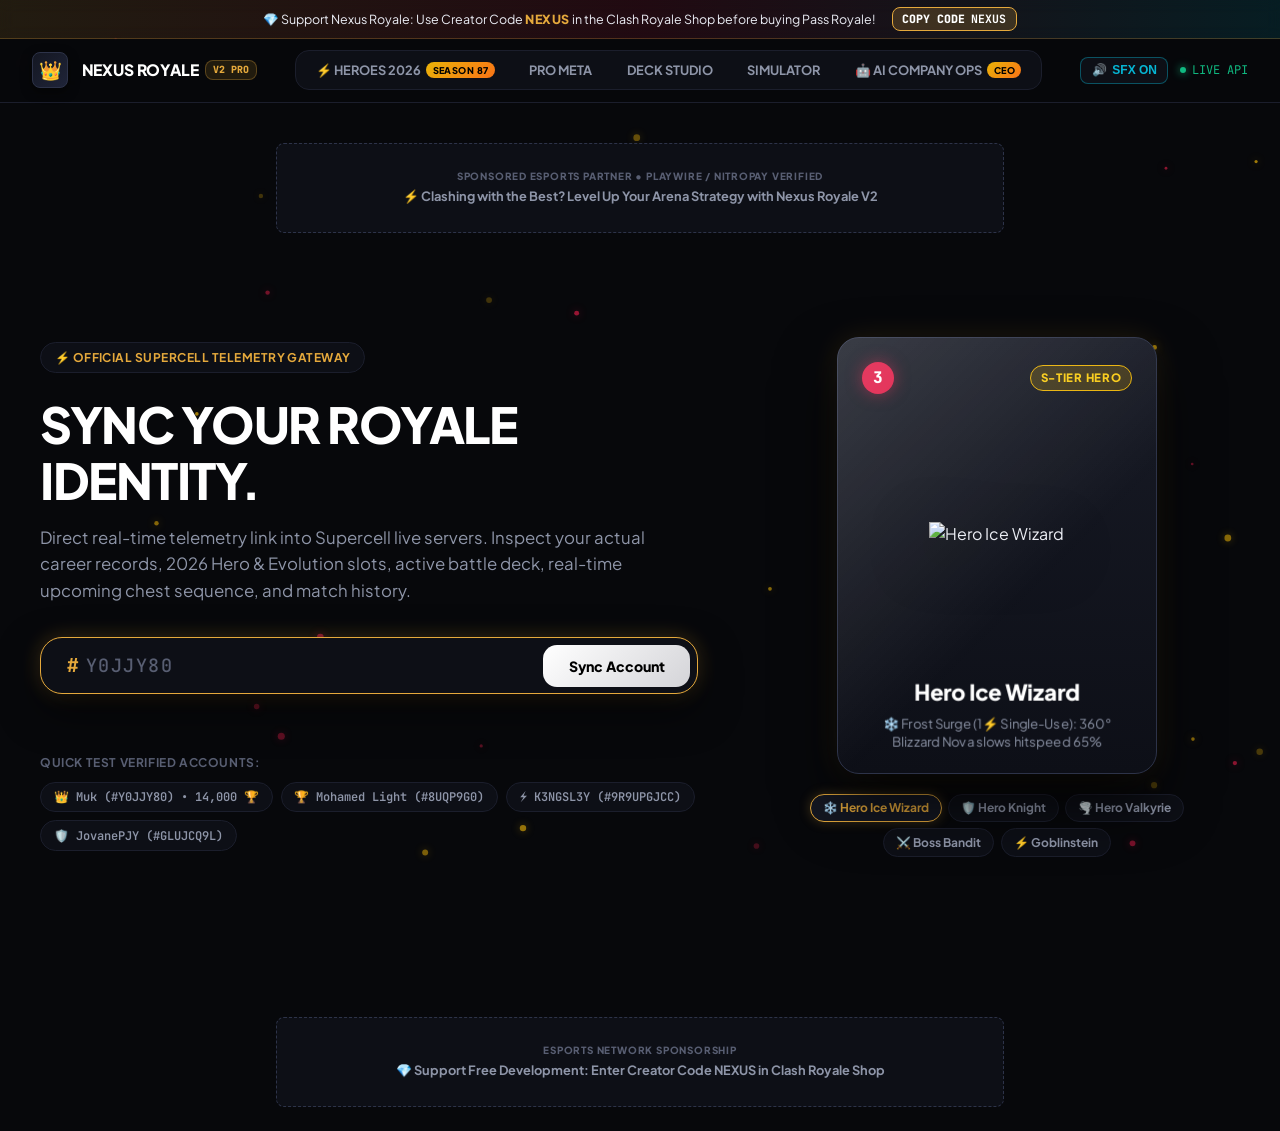
==== commit 1808c564: "feat(branding): update official Creator Code to NEXUS" ====
--- a/v2/index.html
+++ b/v2/index.html
@@ -13,10 +13,10 @@
 
   <!-- 1. Creator Code Monetization Banner -->
   <div class="creator-code-bar">
-    <span>💎 Support Nexus Royale: Use Creator Code <span class="creator-highlight">MUKPOST</span> in the Clash Royale Shop before buying Pass Royale!</span>
+    <span>💎 Support Nexus Royale: Use Creator Code <span class="creator-highlight">NEXUS</span> in the Clash Royale Shop before buying Pass Royale!</span>
     <button type="button" class="btn-copy-code" id="btn-copy-creator-code" title="Copy Creator Code">
       <span>COPY CODE</span>
-      <strong>MUKPOST</strong>
+      <strong>NEXUS</strong>
     </button>
   </div>
 
@@ -489,7 +489,7 @@
           <div class="agent-status-badge active"><span class="status-dot"></span> LIVE 24/7</div>
           <div class="ai-agent-role">Monetization Agent</div>
           <h3 class="ai-agent-title">Ad Revenue Engine</h3>
-          <p class="ai-agent-duty">Tracks Creator Code MUKPOST activations and monitors programmatic ad fill rates with NitroPay / Playwire benchmarks.</p>
+          <p class="ai-agent-duty">Tracks Creator Code NEXUS activations and monitors programmatic ad fill rates with NitroPay / Playwire benchmarks.</p>
         </div>
       </div>
 
@@ -508,7 +508,7 @@
         <div class="kpi-card">
           <div class="kpi-label">Creator Code Activations</div>
           <div class="kpi-value" style="color: var(--gold);">412</div>
-          <div class="kpi-sub">Code MUKPOST in Clash Royale</div>
+          <div class="kpi-sub">Code NEXUS in Clash Royale</div>
         </div>
         <div class="kpi-card">
           <div class="kpi-label">API Response Health</div>
@@ -548,7 +548,7 @@
   <!-- Bottom Leaderboard Ad Slot -->
   <div class="ad-slot-leaderboard" style="margin-top: 1rem;">
     <div class="ad-label">Esports Network Sponsorship</div>
-    <div class="ad-content-box">💎 Support Free Development: Enter Creator Code MUKPOST in Clash Royale Shop</div>
+    <div class="ad-content-box">💎 Support Free Development: Enter Creator Code NEXUS in Clash Royale Shop</div>
   </div>
 
   <div class="toast-bar" id="toast-bar">Copied to clipboard!</div>
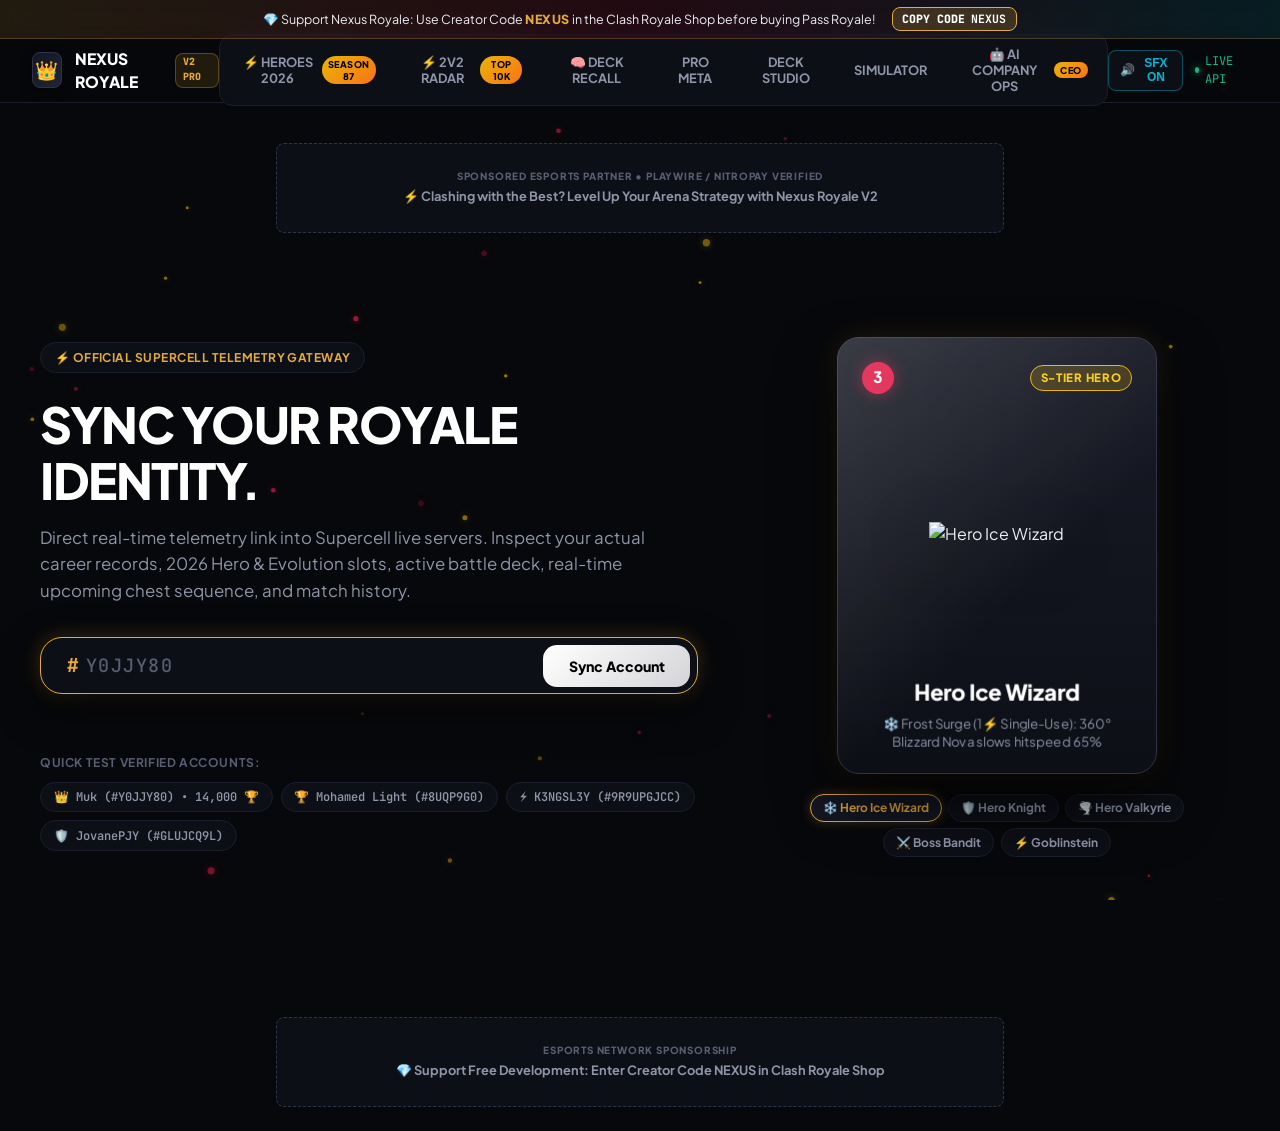
==== commit bb15745d: "feat(2v2): implement 2v2 League Global Rank Predictor and Deck Recall minigame" ====
--- a/v2/index.html
+++ b/v2/index.html
@@ -30,6 +30,8 @@
     <!-- Navigation Tabs -->
     <nav class="nav-links" id="main-nav-links">
       <button class="nav-btn" data-tab="heroes">⚡ HEROES 2026 <span class="hot-tag">SEASON 87</span></button>
+      <button class="nav-btn" data-tab="radar">⚡ 2V2 RADAR <span class="hot-tag">TOP 10K</span></button>
+      <button class="nav-btn" data-tab="recall">🧠 DECK RECALL</button>
       <button class="nav-btn" data-tab="meta">PRO META</button>
       <button class="nav-btn" data-tab="studio">DECK STUDIO</button>
       <button class="nav-btn" data-tab="simulator">SIMULATOR</button>
@@ -186,7 +188,71 @@
         <div class="kpi-card">
           <div class="kpi-label">Tournament Cards Won</div>
           <div class="kpi-value" id="kpi-tourney-cards" style="color: var(--blue);">18,420</div>
-          <div class="kpi-sub" id="kpi-challenge-wins">12-Win Badge</div>
+        <!-- 2v2 Competitive League Tracker & Top 10k Cutoff Radar (Deck Recall Feature) -->
+      <div class="section-panel" id="section-2v2-tracker" style="padding: 1.35rem; border: 1px solid rgba(6, 182, 212, 0.35); background: linear-gradient(135deg, rgba(6, 182, 212, 0.08) 0%, rgba(17, 19, 28, 0.95) 100%); margin-bottom: 1.75rem;">
+        <div style="display: flex; justify-content: space-between; align-items: flex-start; flex-wrap: wrap; gap: 1rem; margin-bottom: 1.25rem;">
+          <div>
+            <div style="display: flex; align-items: center; gap: 0.5rem; margin-bottom: 0.35rem;">
+              <span style="font-size: 0.72rem; font-weight: 800; background: rgba(6, 182, 212, 0.2); color: var(--cyan); border: 1px solid var(--cyan); padding: 0.2rem 0.6rem; border-radius: var(--radius-sm);">⚡ 2v2 COMPETITIVE LEAGUE</span>
+              <span id="badge-2v2-status" style="font-size: 0.72rem; font-weight: 800; background: rgba(234, 179, 8, 0.15); color: var(--gold); border: 1px solid var(--gold); padding: 0.2rem 0.6rem; border-radius: var(--radius-sm);">CLIMBING TO TOP 10K</span>
+            </div>
+            <h2 style="font-size: 1.35rem; font-weight: 900; color: #fff; margin-bottom: 0.25rem;">Top 10,000 Global Cutoff Radar</h2>
+            <p style="font-size: 0.8rem; color: var(--text-secondary);">Real-time telemetry tracking your exact distance to the exclusive Top 10,000 2v2 Season Finish Badge.</p>
+          </div>
+          <div style="text-align: right; background: rgba(13, 15, 22, 0.8); border: 1px solid var(--border-subtle); padding: 0.75rem 1.25rem; border-radius: var(--radius-md);">
+            <div style="font-size: 0.7rem; color: var(--text-muted); text-transform: uppercase; font-weight: 700; letter-spacing: 0.05em;">Estimated Season Cutoff</div>
+            <div style="font-size: 1.35rem; font-weight: 900; color: var(--gold);" id="cutoff-2v2-val">2,450 🏆</div>
+            <div style="font-size: 0.72rem; color: var(--text-muted);">Top 10,000 Threshold</div>
+          </div>
+        </div>
+
+        <!-- 2v2 Metric Tiles Grid -->
+        <div style="display: grid; grid-template-columns: repeat(auto-fit, minmax(160px, 1fr)); gap: 1rem; margin-bottom: 1.25rem;">
+          <div class="kpi-card" style="margin: 0; background: rgba(13, 15, 22, 0.9);">
+            <div class="kpi-label">Your 2v2 Rating</div>
+            <div class="kpi-value" id="val-2v2-rating" style="color: var(--cyan); font-size: 1.6rem;">2,273</div>
+            <div class="kpi-sub" id="sub-2v2-tier">Grand Master II</div>
+          </div>
+          <div class="kpi-card" style="margin: 0; background: rgba(13, 15, 22, 0.9);">
+            <div class="kpi-label">Trophies to Top 10k</div>
+            <div class="kpi-value" id="val-2v2-needed" style="color: var(--win); font-size: 1.6rem;">+177 🏆</div>
+            <div class="kpi-sub" id="val-2v2-wins-needed">~6 Straight Wins Needed</div>
+          </div>
+          <div class="kpi-card" style="margin: 0; background: rgba(13, 15, 22, 0.9);">
+            <div class="kpi-label">Projected Global Rank</div>
+            <div class="kpi-value" id="val-2v2-projected-rank" style="color: #fff; font-size: 1.6rem;">#14,200</div>
+            <div class="kpi-sub">Striking Distance</div>
+          </div>
+          <div class="kpi-card" style="margin: 0; background: rgba(13, 15, 22, 0.9);">
+            <div class="kpi-label">2v2 Win Rate</div>
+            <div class="kpi-value" id="val-2v2-winrate" style="color: var(--gold); font-size: 1.6rem;">68.4%</div>
+            <div class="kpi-sub">Recent Match Telemetry</div>
+          </div>
+        </div>
+
+        <!-- Visual Distance to Top 10k Progress Bar -->
+        <div style="background: rgba(13, 15, 22, 0.9); border: 1px solid var(--border-subtle); border-radius: var(--radius-md); padding: 1rem 1.25rem; margin-bottom: 1rem;">
+          <div style="display: flex; justify-content: space-between; align-items: center; margin-bottom: 0.6rem; font-size: 0.78rem;">
+            <span style="font-weight: 700; color: #fff;">Distance to Top 10,000 Finish Badge</span>
+            <span id="bar-2v2-pct" style="font-family: var(--font-mono); color: var(--cyan); font-weight: 800;">92.8% of Cutoff</span>
+          </div>
+          <div style="width: 100%; height: 10px; background: rgba(255, 255, 255, 0.08); border-radius: 999px; overflow: hidden; position: relative;">
+            <div id="bar-2v2-fill" style="width: 92.8%; height: 100%; background: linear-gradient(90deg, #06b6d4 0%, #10b981 80%, #eab308 100%); border-radius: 999px; transition: width 0.8s ease;"></div>
+          </div>
+          <div style="display: flex; justify-content: space-between; margin-top: 0.5rem; font-size: 0.7rem; color: var(--text-muted); font-family: var(--font-mono);">
+            <span>2,000 🏆 (Master)</span>
+            <span style="color: var(--cyan); font-weight: 700;" id="marker-2v2-current">YOU: 2,273 🏆</span>
+            <span style="color: var(--gold); font-weight: 700;">CUTOFF: 2,450 🏆</span>
+            <span>3,000 🏆 (Top 1,000)</span>
+          </div>
+        </div>
+
+        <!-- 2v2 Tactical Pair Strategy Callout -->
+        <div style="background: rgba(6, 182, 212, 0.08); border: 1px dashed rgba(6, 182, 212, 0.35); border-radius: var(--radius-sm); padding: 0.75rem 1rem; font-size: 0.78rem; color: var(--text-secondary); display: flex; align-items: center; justify-content: space-between; flex-wrap: wrap; gap: 0.5rem;">
+          <div>
+            <strong style="color: #67e8f9;">💡 2v2 Top 10k Pairing Recommendation:</strong> Pair with an air-swarm or cycle teammate to cover Minion Horde spell vulnerabilities.
+          </div>
+          <div style="font-size: 0.7rem; color: var(--gold); font-weight: 700;">+30 Medals / Victory</div>
         </div>
       </div>
 
@@ -539,6 +605,166 @@
           <p style="font-size: 0.8rem; color: var(--text-secondary); line-height: 1.5;">
             Following the universal single-use ability balance patch, Boss Bandit remains the single unit retaining multi-use Dash cooldowns (11s). Pair with Hero Mega Minion or Poison to exploit opponents who overcommit elixir expecting abilities to expire.
           </p>
+    <!-- ======================================================== -->
+    <!-- 8. 2V2 LEAGUE GLOBAL RANK PREDICTOR & TOP 10K RADAR      -->
+    <!-- ======================================================== -->
+    <section id="view-radar" style="display: none;">
+      <div class="section-head">
+        <div>
+          <h2 class="section-title">2v2 Competitive League Global Rank Predictor</h2>
+          <div class="section-subtitle">Real-time telemetry and rank model: Estimate your exact global standing and trophies needed for the exclusive Top 10,000 Finish Badge.</div>
+        </div>
+        <div style="font-family: var(--font-mono); font-size: 0.78rem; color: var(--cyan); background: rgba(6, 182, 212, 0.15); border: 1px solid var(--cyan); padding: 0.35rem 0.75rem; border-radius: var(--radius-sm);">
+          SEASON 87 CUTOFF: 2,450 🏆
+        </div>
+      </div>
+
+      <!-- Interactive Calculator Stage -->
+      <div class="radar-interactive-box">
+        <div style="display: flex; justify-content: space-between; align-items: center; flex-wrap: wrap; gap: 1rem; margin-bottom: 0.5rem;">
+          <div>
+            <span style="font-size: 0.75rem; color: var(--text-muted); text-transform: uppercase; font-weight: 800; letter-spacing: 0.05em;">Enter Your Current 2v2 Trophies / Medals:</span>
+            <div class="radar-input-row">
+              <input type="number" id="radar-trophies-input" class="radar-number-input" value="2273" min="1000" max="4000" step="10">
+              <input type="range" id="radar-trophies-slider" class="radar-range-slider" min="1800" max="3200" step="5" value="2273">
+            </div>
+          </div>
+          <button type="button" class="btn-primary-action" id="btn-radar-load-my-tag" style="padding: 0.6rem 1.15rem; font-size: 0.8rem;">
+            👑 Sync Muk (#Y0JJY80) Live Trophies
+          </button>
+        </div>
+
+        <!-- Quick Presets -->
+        <div style="display: flex; gap: 0.5rem; flex-wrap: wrap; margin-bottom: 1.5rem;">
+          <button type="button" class="filter-btn-hero radar-preset-btn" data-val="2000">2,000 🏆 (Master)</button>
+          <button type="button" class="filter-btn-hero radar-preset-btn" data-val="2273">2,273 🏆 (Muk Active)</button>
+          <button type="button" class="filter-btn-hero radar-preset-btn" data-val="2450">2,450 🏆 (Top 10k Cutoff)</button>
+          <button type="button" class="filter-btn-hero radar-preset-btn" data-val="2650">2,650 🏆 (Safe Top 5k)</button>
+          <button type="button" class="filter-btn-hero radar-preset-btn" data-val="2900">2,900 🏆 (Top 1,000)</button>
+        </div>
+
+        <!-- Live Computed Output Matrix -->
+        <div style="display: grid; grid-template-columns: repeat(auto-fit, minmax(200px, 1fr)); gap: 1rem; margin-bottom: 1.5rem;">
+          <div class="kpi-card" style="margin: 0; background: rgba(13, 15, 22, 0.9);">
+            <div class="kpi-label">Projected Global Rank</div>
+            <div class="kpi-value" id="radar-out-rank" style="color: #fff; font-size: 2rem;">#14,200</div>
+            <div class="kpi-sub" id="radar-out-tier">Grand Master II</div>
+          </div>
+
+          <div class="kpi-card" style="margin: 0; background: rgba(13, 15, 22, 0.9);">
+            <div class="kpi-label">Distance to Top 10k Cutoff</div>
+            <div class="kpi-value" id="radar-out-needed" style="color: var(--win); font-size: 2rem;">+177 🏆</div>
+            <div class="kpi-sub" id="radar-out-wins">~6 Straight Wins Required</div>
+          </div>
+
+          <div class="kpi-card" style="margin: 0; background: rgba(13, 15, 22, 0.9);">
+            <div class="kpi-label">Season Badge Security</div>
+            <div class="kpi-value" id="radar-out-safety-badge" style="font-size: 1.15rem; margin-top: 0.35rem;">
+              <span class="radar-zone-pill radar-zone-bubble">🟡 BUBBLE ZONE (Chasing Top 10k)</span>
+            </div>
+            <div class="kpi-sub" id="radar-out-safety-sub">Needs ~177 more trophies for badge</div>
+          </div>
+        </div>
+
+        <!-- Visual Global Range Spectrum -->
+        <div style="background: rgba(13, 15, 22, 0.9); border: 1px solid var(--border-subtle); border-radius: var(--radius-md); padding: 1.25rem;">
+          <div style="display: flex; justify-content: space-between; align-items: center; margin-bottom: 0.6rem; font-size: 0.78rem;">
+            <span style="font-weight: 700; color: #fff;">2v2 Global Rating Distribution</span>
+            <span id="radar-out-pct-text" style="font-family: var(--font-mono); color: var(--cyan); font-weight: 800;">92.8% of Top 10k Threshold</span>
+          </div>
+          <div style="width: 100%; height: 12px; background: rgba(255, 255, 255, 0.08); border-radius: 999px; overflow: hidden; position: relative;">
+            <div id="radar-out-bar-fill" style="width: 92.8%; height: 100%; background: linear-gradient(90deg, #06b6d4 0%, #10b981 75%, #eab308 100%); border-radius: 999px; transition: width 0.3s ease;"></div>
+          </div>
+          <div style="display: flex; justify-content: space-between; margin-top: 0.6rem; font-size: 0.7rem; color: var(--text-muted); font-family: var(--font-mono);">
+            <span>1,800 🏆 (Unranked)</span>
+            <span>2,200 🏆 (Master)</span>
+            <span style="color: var(--gold); font-weight: 700;">2,450 🏆 (CUTOFF #10K)</span>
+            <span style="color: #a855f7; font-weight: 700;">2,850 🏆 (TOP 1K)</span>
+            <span>3,200+ 🏆 (Top 100)</span>
+          </div>
+        </div>
+
+      </div>
+
+      <!-- 2v2 Competitive Synergies -->
+      <div class="section-panel" style="padding: 1.25rem;">
+        <h3 style="font-size: 1.05rem; font-weight: 800; color: #fff; margin-bottom: 0.85rem;">Top 10k Partner Deck Combinations (Season 87)</h3>
+        <div style="display: grid; grid-template-columns: repeat(auto-fit, minmax(280px, 1fr)); gap: 1rem;">
+          <div style="background: var(--bg-surface-elevated); border: 1px solid var(--border-subtle); border-radius: var(--radius-md); padding: 1rem;">
+            <div style="font-weight: 800; color: var(--cyan); font-size: 0.85rem; margin-bottom: 0.35rem;">🛡️ Air Swarm + Heavy Beatdown</div>
+            <p style="font-size: 0.75rem; color: var(--text-secondary); line-height: 1.5;">Muk's Minion Horde paired with Golem or P.E.K.K.A forces opponent double-spells, opening clean 3-crown victory paths.</p>
+          </div>
+          <div style="background: var(--bg-surface-elevated); border: 1px solid var(--border-subtle); border-radius: var(--radius-md); padding: 1rem;">
+            <div style="font-weight: 800; color: var(--gold); font-size: 0.85rem; margin-bottom: 0.35rem;">❄️ Hero Ice Wizard + Dual Spell Cycle</div>
+            <p style="font-size: 0.75rem; color: var(--text-secondary); line-height: 1.5;">Frost Surge freezes entire double-pushes while teammate rockets or poisons opposing support units with zero tower damage taken.</p>
+          </div>
+          <div style="background: var(--bg-surface-elevated); border: 1px solid var(--border-subtle); border-radius: var(--radius-md); padding: 1rem;">
+            <div style="font-weight: 800; color: var(--win); font-size: 0.85rem; margin-bottom: 0.35rem;">🟣 Double Evolution Rush</div>
+            <p style="font-size: 0.75rem; color: var(--text-secondary); line-height: 1.5;">Evo Knight + Evo Royal Giant deployed simultaneously in overtime overwhelms single-target defense.</p>
+          </div>
+        </div>
+      </div>
+    </section>
+
+    <!-- ======================================================== -->
+    <!-- 9. DECK RECALL MINIGAME (TRAIN ARENA CARD MEMORY)         -->
+    <!-- ======================================================== -->
+    <section id="view-recall" style="display: none;">
+      <div class="section-head">
+        <div>
+          <h2 class="section-title">Deck Recall Arena Minigame</h2>
+          <div class="section-subtitle">Train your card memory like an esports pro: Memorize 8 competitive cards before time runs out, then rebuild the full deck from memory!</div>
+        </div>
+      </div>
+
+      <div class="recall-stage">
+        <!-- Controls & Difficulty -->
+        <div style="display: flex; justify-content: center; gap: 0.75rem; margin-bottom: 1.5rem; flex-wrap: wrap;" id="recall-diff-buttons">
+          <button type="button" class="filter-btn-hero recall-diff-btn" data-sec="8">Casual (8 Seconds)</button>
+          <button type="button" class="filter-btn-hero recall-diff-btn active" data-sec="5">Pro (5 Seconds)</button>
+          <button type="button" class="filter-btn-hero recall-diff-btn" data-sec="3">Esports (3 Seconds)</button>
+        </div>
+
+        <button type="button" class="btn-primary-action" id="btn-start-recall" style="padding: 0.85rem 2.25rem; font-size: 1.05rem; font-weight: 800; margin-bottom: 1rem;">
+          ⚡ Start Deck Recall Challenge
+        </button>
+
+        <div id="recall-status-banner" style="font-size: 1.1rem; font-weight: 800; color: var(--gold); min-height: 32px; margin-bottom: 0.5rem;">
+          Click Start to generate a random 8-card competitive deck!
+        </div>
+
+        <!-- Countdown / Timer Bar -->
+        <div id="recall-timer-bar-wrap" style="max-width: 420px; margin: 0 auto 1.5rem; display: none;">
+          <div style="display: flex; justify-content: space-between; font-size: 0.75rem; color: var(--text-muted); margin-bottom: 0.35rem;">
+            <span>Memorize these 8 cards:</span>
+            <span id="recall-timer-num" style="font-weight: 800; color: var(--gold); font-family: var(--font-mono);">5s</span>
+          </div>
+          <div style="width: 100%; height: 8px; background: rgba(255, 255, 255, 0.1); border-radius: 999px; overflow: hidden;">
+            <div id="recall-timer-progress" style="width: 100%; height: 100%; background: var(--gold); border-radius: 999px; transition: width 0.1s linear;"></div>
+          </div>
+        </div>
+
+        <!-- The 8 Target Slots -->
+        <div class="recall-slots-grid" id="recall-slots-grid">
+          <!-- 8 slots populated by JS -->
+        </div>
+
+        <!-- Interactive Tray: Pick Cards -->
+        <div id="recall-picker-container" style="display: none; margin-top: 2rem;">
+          <div style="display: flex; justify-content: space-between; align-items: center; margin-bottom: 0.75rem;">
+            <strong style="color: #fff; font-size: 0.9rem;">Pick the 8 cards you memorized:</strong>
+            <span id="recall-score-counter" style="font-family: var(--font-mono); font-weight: 800; color: var(--cyan); font-size: 0.9rem;">0 / 8 Picked</span>
+          </div>
+          <div class="recall-tray-grid" id="recall-card-tray">
+            <!-- Populated with card options -->
+          </div>
+        </div>
+
+        <!-- Result Box -->
+        <div id="recall-results-box" style="display: none; margin-top: 1.5rem; padding: 1.5rem; background: rgba(16, 185, 129, 0.12); border: 1px solid var(--win); border-radius: var(--radius-md);">
+          <div style="font-size: 1.5rem; font-weight: 900; color: var(--win); margin-bottom: 0.35rem;" id="recall-res-title">PERFECT RECALL! (8/8)</div>
+          <p style="font-size: 0.85rem; color: var(--text-secondary); margin-bottom: 1rem;" id="recall-res-desc">Your card memory is at tournament pro level!</p>
+          <button type="button" class="btn-primary-action" id="btn-replay-recall" style="padding: 0.6rem 1.5rem;">Play Again</button>
         </div>
       </div>
     </section>
--- a/v2/styles.css
+++ b/v2/styles.css
@@ -1465,3 +1465,177 @@
   z-index: 1000;
   display: none;
 }
+
+/* =================================================== */
+/* 2V2 LEAGUE RADAR & DECK RECALL MINIGAME STYLES     */
+/* =================================================== */
+.radar-interactive-box {
+  background: linear-gradient(135deg, rgba(6, 182, 212, 0.1) 0%, rgba(13, 15, 22, 0.95) 100%);
+  border: 1px solid rgba(6, 182, 212, 0.35);
+  border-radius: var(--radius-lg);
+  padding: 1.75rem;
+  margin-bottom: 2rem;
+}
+
+.radar-input-row {
+  display: flex;
+  align-items: center;
+  gap: 1.25rem;
+  flex-wrap: wrap;
+  margin: 1.25rem 0;
+}
+
+.radar-number-input {
+  background: var(--bg-surface-elevated);
+  border: 2px solid var(--cyan);
+  color: #fff;
+  font-family: var(--font-mono);
+  font-size: 1.75rem;
+  font-weight: 900;
+  padding: 0.5rem 1rem;
+  border-radius: var(--radius-md);
+  width: 160px;
+  text-align: center;
+  box-shadow: 0 0 16px rgba(6, 182, 212, 0.2);
+}
+
+.radar-range-slider {
+  flex: 1;
+  min-width: 240px;
+  height: 10px;
+  -webkit-appearance: none;
+  background: var(--bg-surface-elevated);
+  border-radius: 999px;
+  outline: none;
+  border: 1px solid var(--border-subtle);
+}
+
+.radar-range-slider::-webkit-slider-thumb {
+  -webkit-appearance: none;
+  appearance: none;
+  width: 24px;
+  height: 24px;
+  border-radius: 50%;
+  background: var(--cyan);
+  cursor: pointer;
+  box-shadow: 0 0 12px var(--cyan);
+}
+
+.radar-zone-pill {
+  font-size: 0.75rem;
+  font-weight: 800;
+  padding: 0.35rem 0.85rem;
+  border-radius: var(--radius-full);
+  display: inline-flex;
+  align-items: center;
+  gap: 0.4rem;
+}
+
+.radar-zone-danger {
+  background: rgba(239, 68, 68, 0.15);
+  color: var(--loss);
+  border: 1px solid var(--loss);
+}
+
+.radar-zone-bubble {
+  background: rgba(234, 179, 8, 0.15);
+  color: var(--gold);
+  border: 1px solid var(--gold);
+}
+
+.radar-zone-safe {
+  background: rgba(16, 185, 129, 0.15);
+  color: var(--win);
+  border: 1px solid var(--win);
+}
+
+.radar-zone-elite {
+  background: rgba(168, 85, 247, 0.15);
+  color: var(--purple);
+  border: 1px solid var(--purple);
+}
+
+/* Deck Recall Minigame */
+.recall-stage {
+  background: var(--bg-card);
+  border: 1px solid var(--border-subtle);
+  border-radius: var(--radius-lg);
+  padding: 2rem;
+  text-align: center;
+  margin-bottom: 2rem;
+  position: relative;
+  overflow: hidden;
+}
+
+.recall-countdown-overlay {
+  font-size: 4rem;
+  font-weight: 900;
+  color: var(--gold);
+  font-family: var(--font-mono);
+  text-shadow: 0 0 24px rgba(229, 169, 60, 0.6);
+  margin-bottom: 1rem;
+}
+
+.recall-slots-grid {
+  display: grid;
+  grid-template-columns: repeat(8, 1fr);
+  gap: 10px;
+  margin: 1.5rem 0;
+}
+
+.recall-slot {
+  background: var(--bg-surface-elevated);
+  border: 2px dashed var(--border-subtle);
+  border-radius: var(--radius-md);
+  aspect-ratio: 3/4;
+  display: flex;
+  align-items: center;
+  justify-content: center;
+  font-size: 1.5rem;
+  color: var(--text-muted);
+  position: relative;
+  transition: all 0.25s ease;
+}
+
+.recall-slot.filled {
+  border-style: solid;
+  border-color: var(--cyan);
+}
+
+.recall-slot img {
+  width: 100%;
+  height: 100%;
+  object-fit: contain;
+}
+
+.recall-tray-grid {
+  display: grid;
+  grid-template-columns: repeat(auto-fill, minmax(70px, 1fr));
+  gap: 8px;
+  max-height: 280px;
+  overflow-y: auto;
+  padding: 0.75rem;
+  background: var(--bg-surface);
+  border: 1px solid var(--border-subtle);
+  border-radius: var(--radius-md);
+}
+
+.recall-tray-card {
+  background: var(--bg-card);
+  border: 1px solid var(--border-subtle);
+  border-radius: var(--radius-sm);
+  padding: 4px;
+  cursor: pointer;
+  text-align: center;
+  transition: all 0.15s ease;
+}
+
+.recall-tray-card:hover {
+  border-color: var(--cyan);
+  transform: translateY(-2px);
+}
+
+.recall-tray-card.picked {
+  opacity: 0.3;
+  pointer-events: none;
+}
